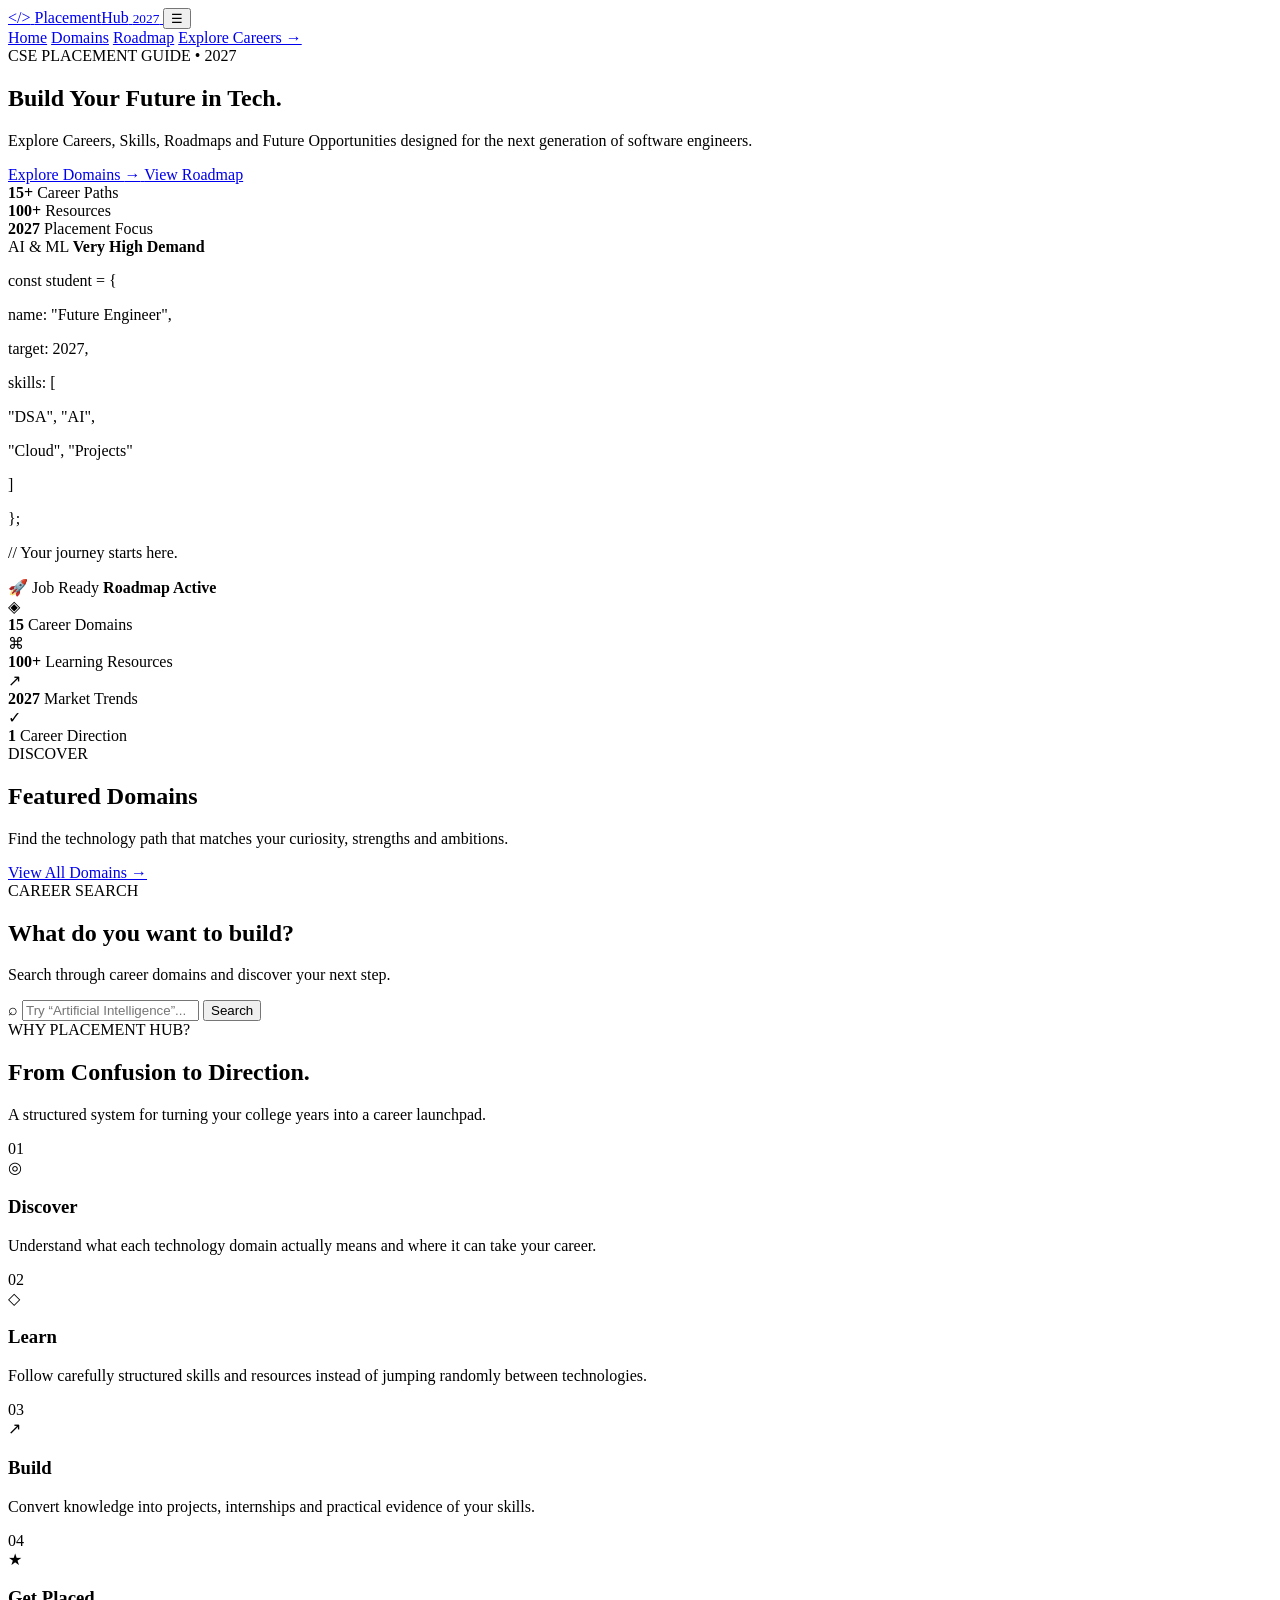
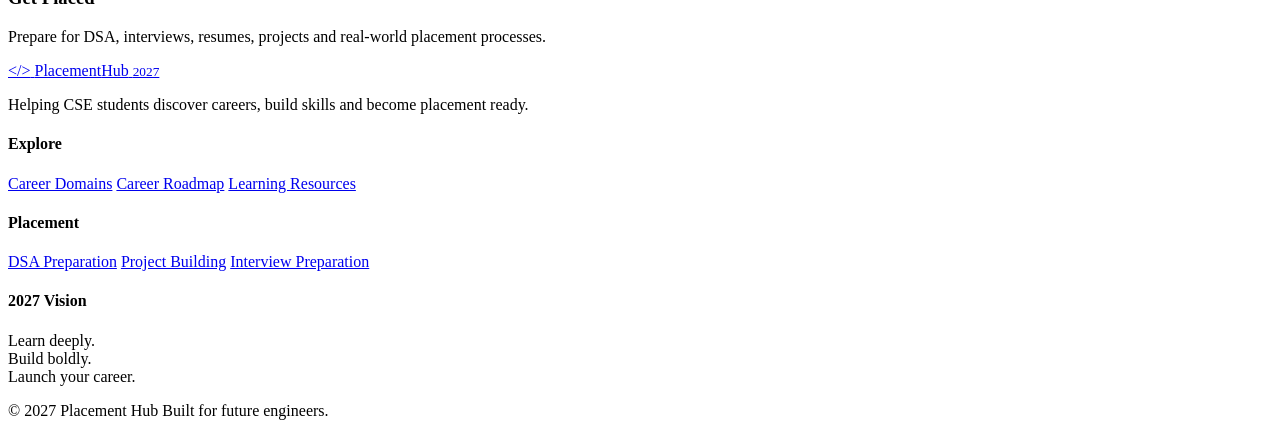
==== index.html @ ac55f0c7 "Add files via upload" ====
<!DOCTYPE html>
<html lang="en">
<head>
    <meta charset="UTF-8">
    <meta name="viewport" content="width=device-width, initial-scale=1.0">

    <meta name="description"
          content="Placement Hub 2027 - Explore career domains, skills, roadmaps, projects and placement opportunities for CSE students.">

    <title>Placement Hub 2027 | Career Discovery</title>

    <link rel="stylesheet" href="css/style.css">
    <link rel="stylesheet" href="css/components.css">
    <link rel="stylesheet" href="css/animations.css">
</head>

<body>

<div class="background-orbs">
    <span class="orb orb-one"></span>
    <span class="orb orb-two"></span>
    <span class="orb orb-three"></span>
</div>

<header class="navbar">
    <div class="container nav-container">

        <a href="index.html" class="logo">
            <span class="logo-mark">&lt;/&gt;</span>
            <span>Placement<span>Hub</span></span>
            <small>2027</small>
        </a>

        <button class="menu-toggle" id="menuToggle">
            ☰
        </button>

        <nav class="nav-links" id="navLinks">
            <a href="index.html" class="active">Home</a>
            <a href="domains.html">Domains</a>
            <a href="roadmap.html">Roadmap</a>
            <a href="domains.html" class="nav-cta">Explore Careers →</a>
        </nav>

    </div>
</header>


<main>

<section class="hero-section">
    <div class="container hero-grid">

        <div class="hero-content reveal">

            <div class="eyebrow">
                <span class="pulse-dot"></span>
                CSE PLACEMENT GUIDE • 2027
            </div>

            <h1>
                Build Your
                <span class="gradient-text">Future</span>
                in Tech.
            </h1>

            <p class="hero-subtitle">
                Explore Careers, Skills, Roadmaps and Future Opportunities
                designed for the next generation of software engineers.
            </p>

            <div class="hero-buttons">
                <a href="domains.html" class="btn btn-primary">
                    Explore Domains
                    <span>→</span>
                </a>

                <a href="roadmap.html" class="btn btn-secondary">
                    View Roadmap
                </a>
            </div>

            <div class="hero-mini-stats">
                <div>
                    <strong>15+</strong>
                    <span>Career Paths</span>
                </div>

                <div>
                    <strong>100+</strong>
                    <span>Resources</span>
                </div>

                <div>
                    <strong>2027</strong>
                    <span>Placement Focus</span>
                </div>
            </div>

        </div>


        <div class="hero-visual reveal delay-1">

            <div class="floating-card card-top">
                <span class="status-dot"></span>
                AI & ML
                <strong>Very High Demand</strong>
            </div>

            <div class="code-window glass-card">

                <div class="window-header">
                    <span></span>
                    <span></span>
                    <span></span>
                </div>

                <div class="code-content">
                    <p><span class="code-purple">const</span> student = {</p>

                    <p class="indent">
                        name:
                        <span class="code-green">"Future Engineer"</span>,
                    </p>

                    <p class="indent">
                        target:
                        <span class="code-blue">2027</span>,
                    </p>

                    <p class="indent">
                        skills: [
                    </p>

                    <p class="indent-2">
                        <span class="code-green">"DSA"</span>,
                        <span class="code-green">"AI"</span>,
                    </p>

                    <p class="indent-2">
                        <span class="code-green">"Cloud"</span>,
                        <span class="code-green">"Projects"</span>
                    </p>

                    <p class="indent">]</p>

                    <p>};</p>

                    <p class="code-comment">
                        // Your journey starts here.
                    </p>
                </div>

            </div>

            <div class="floating-card card-bottom">
                <span>🚀</span>
                Job Ready
                <strong>Roadmap Active</strong>
            </div>

        </div>

    </div>
</section>


<section class="stats-section">
    <div class="container stats-grid">

        <div class="stat-card glass-card reveal">
            <div class="stat-icon">◈</div>
            <div>
                <strong>15</strong>
                <span>Career Domains</span>
            </div>
        </div>

        <div class="stat-card glass-card reveal delay-1">
            <div class="stat-icon">⌘</div>
            <div>
                <strong>100+</strong>
                <span>Learning Resources</span>
            </div>
        </div>

        <div class="stat-card glass-card reveal delay-2">
            <div class="stat-icon">↗</div>
            <div>
                <strong>2027</strong>
                <span>Market Trends</span>
            </div>
        </div>

        <div class="stat-card glass-card reveal delay-3">
            <div class="stat-icon">✓</div>
            <div>
                <strong>1</strong>
                <span>Career Direction</span>
            </div>
        </div>

    </div>
</section>


<section class="section">
    <div class="container">

        <div class="section-heading">
            <div>
                <span class="section-label">DISCOVER</span>
                <h2>Featured Domains</h2>
                <p>
                    Find the technology path that matches your curiosity,
                    strengths and ambitions.
                </p>
            </div>

            <a href="domains.html" class="text-link">
                View All Domains →
            </a>
        </div>

        <div class="domain-grid" id="featuredDomains"></div>

    </div>
</section>


<section class="search-section">
    <div class="container">

        <div class="search-banner glass-card">

            <div>
                <span class="section-label">CAREER SEARCH</span>

                <h2>
                    What do you want
                    <span class="gradient-text">to build?</span>
                </h2>

                <p>
                    Search through career domains and discover your next step.
                </p>
            </div>

            <div class="home-search">
                <span>⌕</span>

                <input
                    type="text"
                    id="homeSearch"
                    placeholder="Try “Artificial Intelligence”..."
                    autocomplete="off"
                >

                <button id="homeSearchButton">
                    Search
                </button>
            </div>

        </div>

    </div>
</section>


<section class="section why-section">
    <div class="container">

        <div class="section-heading centered">
            <span class="section-label">WHY PLACEMENT HUB?</span>
            <h2>From Confusion to Direction.</h2>
            <p>
                A structured system for turning your college years
                into a career launchpad.
            </p>
        </div>

        <div class="feature-grid">

            <article class="feature-card glass-card">
                <div class="feature-number">01</div>
                <div class="feature-icon">◎</div>
                <h3>Discover</h3>
                <p>
                    Understand what each technology domain actually means
                    and where it can take your career.
                </p>
            </article>

            <article class="feature-card glass-card">
                <div class="feature-number">02</div>
                <div class="feature-icon">◇</div>
                <h3>Learn</h3>
                <p>
                    Follow carefully structured skills and resources
                    instead of jumping randomly between technologies.
                </p>
            </article>

            <article class="feature-card glass-card">
                <div class="feature-number">03</div>
                <div class="feature-icon">↗</div>
                <h3>Build</h3>
                <p>
                    Convert knowledge into projects, internships and
                    practical evidence of your skills.
                </p>
            </article>

            <article class="feature-card glass-card">
                <div class="feature-number">04</div>
                <div class="feature-icon">★</div>
                <h3>Get Placed</h3>
                <p>
                    Prepare for DSA, interviews, resumes, projects and
                    real-world placement processes.
                </p>
            </article>

        </div>

    </div>
</section>

</main>


<footer class="footer">
    <div class="container footer-grid">

        <div>
            <a href="index.html" class="logo footer-logo">
                <span class="logo-mark">&lt;/&gt;</span>
                <span>Placement<span>Hub</span></span>
                <small>2027</small>
            </a>

            <p>
                Helping CSE students discover careers,
                build skills and become placement ready.
            </p>
        </div>

        <div>
            <h4>Explore</h4>
            <a href="domains.html">Career Domains</a>
            <a href="roadmap.html">Career Roadmap</a>
            <a href="domains.html">Learning Resources</a>
        </div>

        <div>
            <h4>Placement</h4>
            <a href="roadmap.html">DSA Preparation</a>
            <a href="roadmap.html">Project Building</a>
            <a href="roadmap.html">Interview Preparation</a>
        </div>

        <div>
            <h4>2027 Vision</h4>
            <p>
                Learn deeply.<br>
                Build boldly.<br>
                Launch your career.
            </p>
        </div>

    </div>

    <div class="container footer-bottom">
        <span>© 2027 Placement Hub</span>
        <span>Built for future engineers.</span>
    </div>
</footer>


<script src="data/domains-data.js"></script>
<script src="js/main.js"></script>
<script src="js/search.js"></script>

</body>
</html>
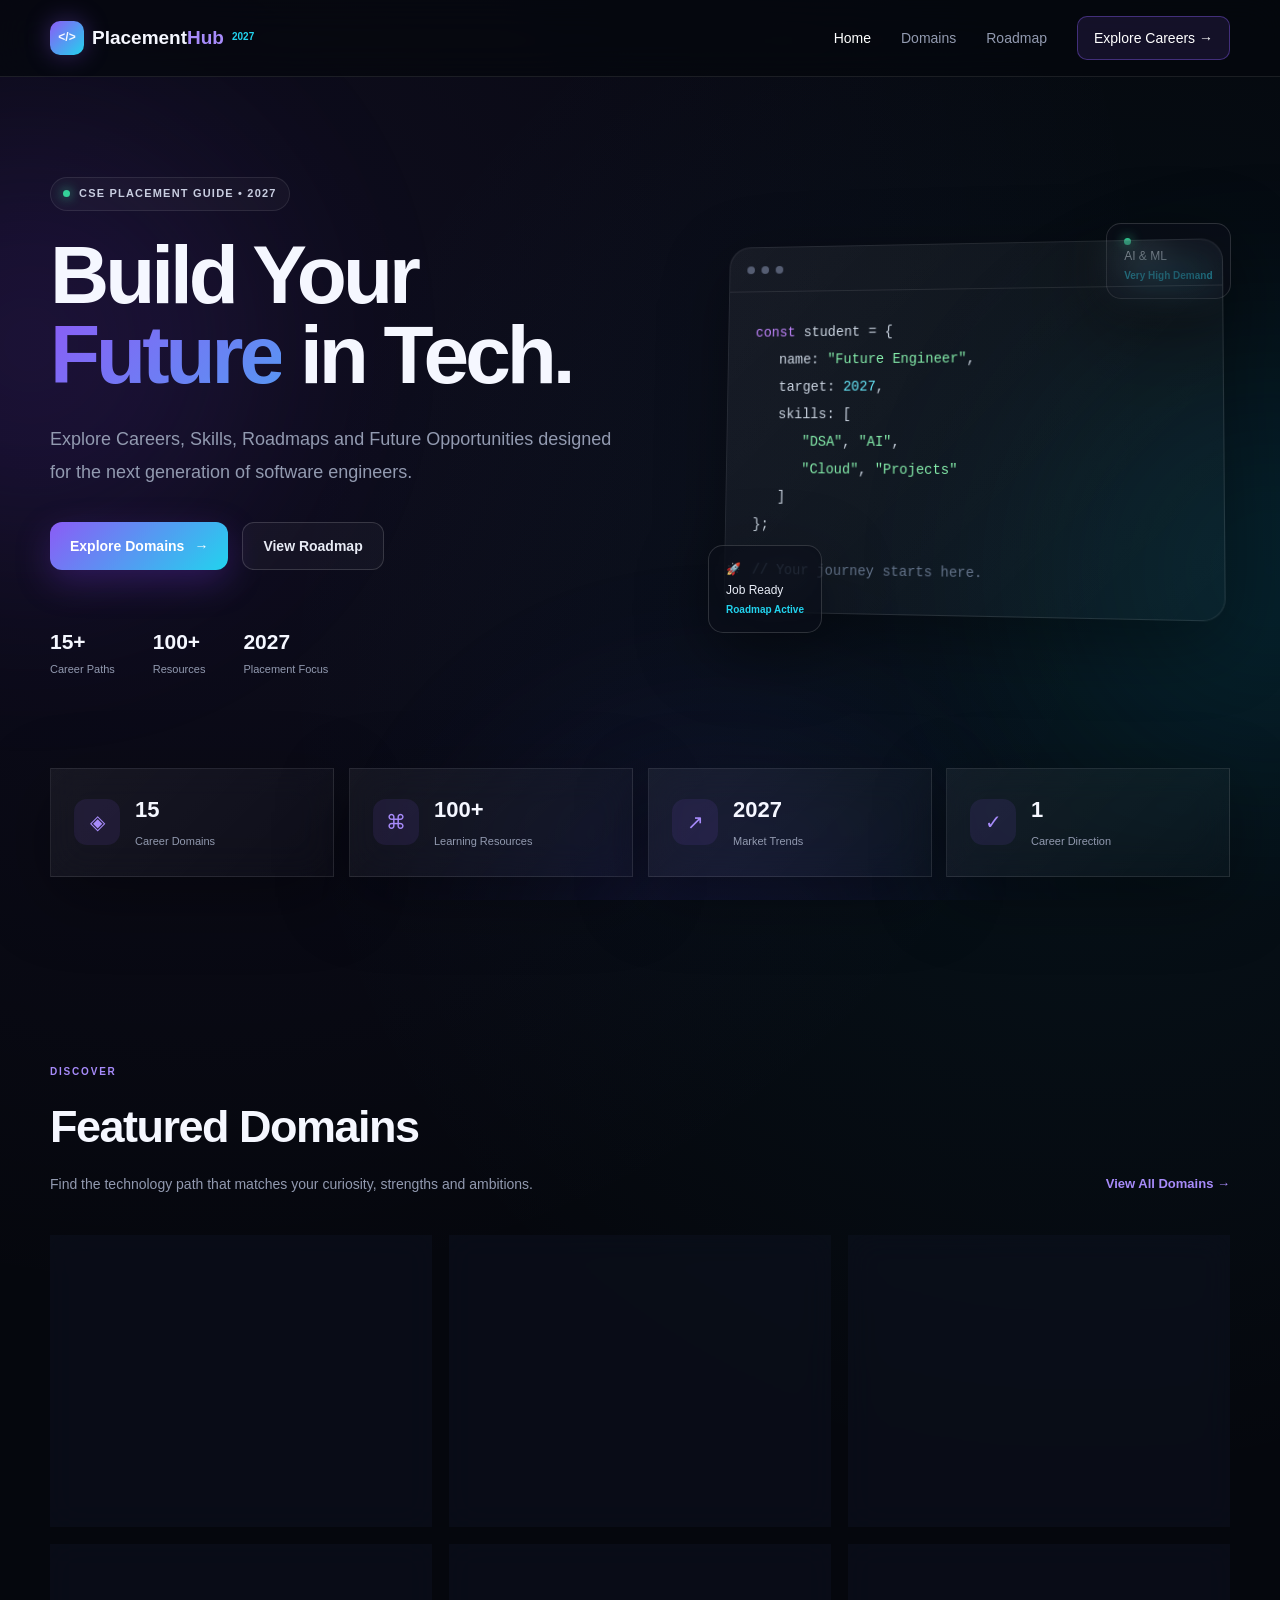
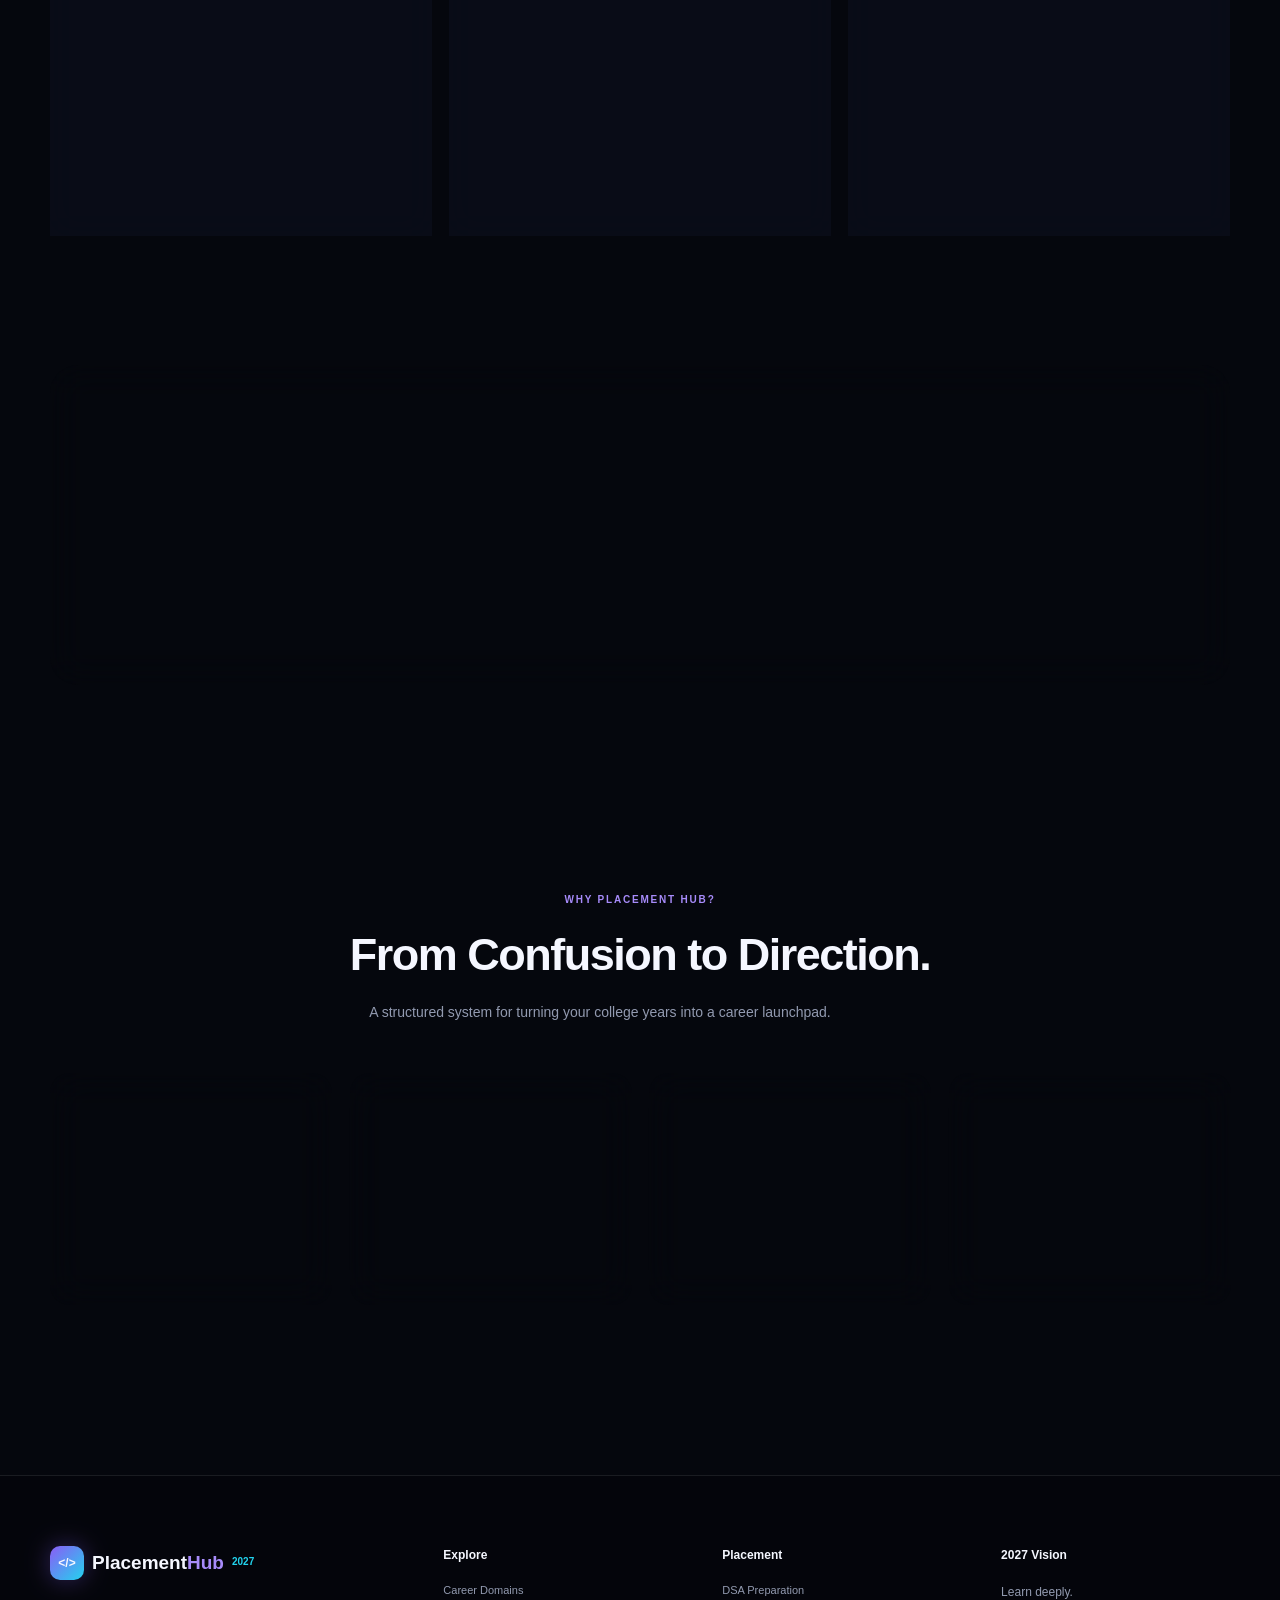
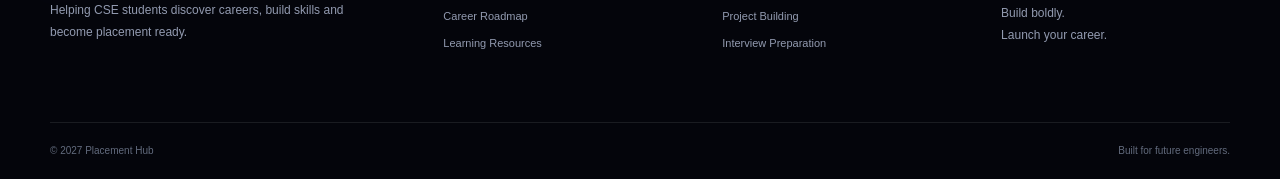
==== commit 29482c1c: "Integrate Google Analytics tracking code Added Google Analytics tracking code to the header." ====
--- a/index.html
+++ b/index.html
@@ -12,6 +12,15 @@
     <link rel="stylesheet" href="css/style.css">
     <link rel="stylesheet" href="css/components.css">
     <link rel="stylesheet" href="css/animations.css">
+    <!-- Google tag (gtag.js) -->
+<script async src="https://www.googletagmanager.com/gtag/js?id=G-F772SKGDF"></script>
+<script>
+  window.dataLayer = window.dataLayer || [];
+  function gtag(){dataLayer.push(arguments);}
+  gtag('js', new Date());
+
+  gtag('config', 'G-F772SKGDF');
+</script>
 </head>
 
 <body>
@@ -383,4 +392,4 @@
 <script src="js/search.js"></script>
 
 </body>
-</html>+</html>
--- a/css/style.css
+++ b/css/style.css
@@ -0,0 +1,2428 @@
+@import url('https://fonts.googleapis.com/css2?family=Inter:wght@400;500;600;700;800&family=Space+Grotesk:wght@500;600;700&display=swap');
+
+:root {
+    --bg: #05070d;
+    --bg-secondary: #090d17;
+    --card: rgba(15, 20, 34, 0.68);
+    --card-solid: #0e1421;
+
+    --border: rgba(255, 255, 255, 0.09);
+    --border-light: rgba(255, 255, 255, 0.15);
+
+    --text: #f5f7ff;
+    --muted: #929ab0;
+
+    --primary: #8b5cf6;
+    --primary-light: #a78bfa;
+    --cyan: #22d3ee;
+    --green: #34d399;
+    --orange: #fb923c;
+    --red: #fb7185;
+
+    --gradient:
+        linear-gradient(
+            135deg,
+            #8b5cf6,
+            #22d3ee
+        );
+
+    --container: 1180px;
+
+    --radius-sm: 10px;
+    --radius-md: 18px;
+    --radius-lg: 26px;
+
+    --shadow:
+        0 20px 70px rgba(0, 0, 0, 0.35);
+}
+
+* {
+    margin: 0;
+    padding: 0;
+    box-sizing: border-box;
+}
+
+html {
+    scroll-behavior: smooth;
+}
+
+body {
+    min-height: 100vh;
+
+    background:
+        radial-gradient(
+            circle at 15% 10%,
+            rgba(139, 92, 246, 0.08),
+            transparent 30%
+        ),
+        radial-gradient(
+            circle at 85% 20%,
+            rgba(34, 211, 238, 0.06),
+            transparent 28%
+        ),
+        var(--bg);
+
+    color: var(--text);
+
+    font-family: 'Inter', sans-serif;
+
+    line-height: 1.6;
+
+    overflow-x: hidden;
+}
+
+body::selection {
+    background: var(--primary);
+    color: white;
+}
+
+a {
+    color: inherit;
+    text-decoration: none;
+}
+
+button,
+input {
+    font-family: inherit;
+}
+
+button {
+    cursor: pointer;
+}
+
+.container {
+    width: min(
+        calc(100% - 40px),
+        var(--container)
+    );
+
+    margin-inline: auto;
+}
+
+.background-orbs {
+    position: fixed;
+    inset: 0;
+
+    pointer-events: none;
+
+    overflow: hidden;
+
+    z-index: -1;
+}
+
+.orb {
+    position: absolute;
+
+    width: 420px;
+    height: 420px;
+
+    border-radius: 50%;
+
+    filter: blur(120px);
+
+    opacity: 0.15;
+}
+
+.orb-one {
+    background: #7c3aed;
+
+    left: -180px;
+    top: 15%;
+}
+
+.orb-two {
+    background: #0891b2;
+
+    right: -200px;
+    top: 40%;
+}
+
+.orb-three {
+    background: #4f46e5;
+
+    left: 40%;
+    bottom: -280px;
+}
+
+
+/* NAVIGATION */
+
+.navbar {
+    position: sticky;
+
+    top: 0;
+
+    z-index: 1000;
+
+    border-bottom: 1px solid var(--border);
+
+    background: rgba(5, 7, 13, 0.72);
+
+    backdrop-filter: blur(18px);
+}
+
+.nav-container {
+    height: 76px;
+
+    display: flex;
+
+    align-items: center;
+
+    justify-content: space-between;
+}
+
+.logo {
+    display: flex;
+
+    align-items: center;
+
+    gap: 8px;
+
+    font-family: 'Space Grotesk', sans-serif;
+
+    font-weight: 700;
+
+    font-size: 19px;
+}
+
+.logo > span:nth-child(2) > span {
+    color: var(--primary-light);
+}
+
+.logo small {
+    color: var(--cyan);
+
+    font-size: 10px;
+
+    align-self: flex-start;
+
+    margin-top: 8px;
+}
+
+.logo-mark {
+    display: grid;
+
+    place-items: center;
+
+    width: 34px;
+    height: 34px;
+
+    border-radius: 10px;
+
+    background: var(--gradient);
+
+    font-size: 12px;
+
+    box-shadow:
+        0 0 25px rgba(139, 92, 246, 0.35);
+}
+
+.nav-links {
+    display: flex;
+
+    align-items: center;
+
+    gap: 30px;
+}
+
+.nav-links a {
+    color: var(--muted);
+
+    font-size: 14px;
+
+    transition: 0.3s ease;
+}
+
+.nav-links a:hover,
+.nav-links a.active {
+    color: white;
+}
+
+.nav-links .nav-cta {
+    color: white;
+
+    padding: 10px 16px;
+
+    border: 1px solid rgba(139, 92, 246, 0.4);
+
+    border-radius: 10px;
+
+    background: rgba(139, 92, 246, 0.12);
+}
+
+.menu-toggle {
+    display: none;
+
+    border: 0;
+
+    color: white;
+
+    background: transparent;
+
+    font-size: 25px;
+}
+
+
+/* HERO */
+
+.hero-section {
+    min-height: 680px;
+
+    display: flex;
+
+    align-items: center;
+
+    padding: 100px 0 80px;
+}
+
+.hero-grid {
+    display: grid;
+
+    grid-template-columns: 1.05fr 0.95fr;
+
+    gap: 80px;
+
+    align-items: center;
+}
+
+.eyebrow {
+    display: inline-flex;
+
+    align-items: center;
+
+    gap: 9px;
+
+    padding: 7px 12px;
+
+    border: 1px solid var(--border);
+
+    border-radius: 999px;
+
+    color: #c8cde0;
+
+    background: rgba(255,255,255,0.03);
+
+    font-size: 11px;
+
+    letter-spacing: 1.2px;
+
+    font-weight: 600;
+}
+
+.pulse-dot,
+.status-dot {
+    width: 7px;
+    height: 7px;
+
+    border-radius: 50%;
+
+    background: var(--green);
+
+    box-shadow:
+        0 0 12px var(--green);
+}
+
+.hero-content h1 {
+    max-width: 720px;
+
+    margin-top: 24px;
+
+    font-family: 'Space Grotesk', sans-serif;
+
+    font-size: clamp(
+        48px,
+        7vw,
+        82px
+    );
+
+    line-height: 0.98;
+
+    letter-spacing: -4px;
+}
+
+.gradient-text {
+    background: var(--gradient);
+
+    -webkit-background-clip: text;
+    background-clip: text;
+
+    color: transparent;
+}
+
+.hero-subtitle {
+    max-width: 620px;
+
+    margin-top: 28px;
+
+    color: var(--muted);
+
+    font-size: 18px;
+
+    line-height: 1.8;
+}
+
+.hero-buttons {
+    display: flex;
+
+    gap: 14px;
+
+    margin-top: 34px;
+
+    flex-wrap: wrap;
+}
+
+.btn {
+    display: inline-flex;
+
+    align-items: center;
+
+    justify-content: center;
+
+    gap: 10px;
+
+    min-height: 48px;
+
+    padding: 0 20px;
+
+    border-radius: 12px;
+
+    font-size: 14px;
+
+    font-weight: 700;
+
+    transition:
+        transform 0.3s ease,
+        box-shadow 0.3s ease,
+        border-color 0.3s ease;
+}
+
+.btn:hover {
+    transform: translateY(-3px);
+}
+
+.btn-primary {
+    color: white;
+
+    border: 0;
+
+    background: var(--gradient);
+
+    box-shadow:
+        0 12px 35px rgba(124, 58, 237, 0.28);
+}
+
+.btn-primary:hover {
+    box-shadow:
+        0 16px 45px rgba(124, 58, 237, 0.4);
+}
+
+.btn-secondary {
+    color: #e8ebf5;
+
+    border: 1px solid var(--border-light);
+
+    background: rgba(255,255,255,0.035);
+}
+
+.hero-mini-stats {
+    display: flex;
+
+    gap: 38px;
+
+    margin-top: 55px;
+}
+
+.hero-mini-stats div {
+    display: flex;
+
+    flex-direction: column;
+}
+
+.hero-mini-stats strong {
+    font-family: 'Space Grotesk', sans-serif;
+
+    font-size: 21px;
+}
+
+.hero-mini-stats span {
+    margin-top: 2px;
+
+    color: var(--muted);
+
+    font-size: 11px;
+}
+
+
+/* HERO VISUAL */
+
+.hero-visual {
+    position: relative;
+
+    min-height: 460px;
+
+    display: grid;
+
+    place-items: center;
+}
+
+.code-window {
+    width: min(100%, 500px);
+
+    min-height: 350px;
+
+    overflow: hidden;
+
+    transform:
+        perspective(1000px)
+        rotateY(-6deg)
+        rotateX(3deg);
+}
+
+.glass-card {
+    border: 1px solid var(--border);
+
+    background:
+        linear-gradient(
+            135deg,
+            rgba(255,255,255,0.055),
+            rgba(255,255,255,0.018)
+        );
+
+    box-shadow: var(--shadow);
+
+    backdrop-filter: blur(18px);
+
+    -webkit-backdrop-filter: blur(18px);
+}
+
+.code-window {
+    border-radius: 22px;
+}
+
+.window-header {
+    height: 46px;
+
+    display: flex;
+
+    align-items: center;
+
+    gap: 7px;
+
+    padding: 0 18px;
+
+    border-bottom: 1px solid var(--border);
+}
+
+.window-header span {
+    width: 8px;
+    height: 8px;
+
+    border-radius: 50%;
+
+    background: #555d72;
+}
+
+.code-content {
+    padding: 28px;
+
+    font-family:
+        'Courier New',
+        monospace;
+
+    font-size: 14px;
+
+    color: #cbd5e1;
+
+    line-height: 2;
+}
+
+.indent {
+    padding-left: 25px;
+}
+
+.indent-2 {
+    padding-left: 50px;
+}
+
+.code-purple {
+    color: #c084fc;
+}
+
+.code-green {
+    color: #86efac;
+}
+
+.code-blue {
+    color: #67e8f9;
+}
+
+.code-comment {
+    margin-top: 18px;
+
+    color: #64748b;
+}
+
+.floating-card {
+    position: absolute;
+
+    display: flex;
+
+    flex-direction: column;
+
+    gap: 2px;
+
+    padding: 14px 17px;
+
+    border: 1px solid var(--border-light);
+
+    border-radius: 15px;
+
+    background: rgba(10, 14, 25, 0.75);
+
+    backdrop-filter: blur(18px);
+
+    box-shadow: var(--shadow);
+
+    color: #e9edf7;
+
+    font-size: 12px;
+
+    animation: float 5s ease-in-out infinite;
+}
+
+.floating-card strong {
+    color: var(--cyan);
+
+    font-size: 10px;
+}
+
+.card-top {
+    top: 25px;
+    right: 0;
+}
+
+.card-bottom {
+    bottom: 25px;
+    left: 0;
+
+    animation-delay: 1.5s;
+}
+
+
+/* SECTIONS */
+
+.section {
+    padding: 100px 0;
+}
+
+.stats-section {
+    padding: 10px 0 80px;
+}
+
+.stats-grid {
+    display: grid;
+
+    grid-template-columns:
+        repeat(4, 1fr);
+
+    gap: 15px;
+}
+
+.stat-card {
+    display: flex;
+
+    align-items: center;
+
+    gap: 15px;
+
+    padding: 23px;
+}
+
+.stat-icon {
+    width: 46px;
+    height: 46px;
+
+    display: grid;
+
+    place-items: center;
+
+    border-radius: 13px;
+
+    color: var(--primary-light);
+
+    background:
+        rgba(139, 92, 246, 0.1);
+
+    font-size: 20px;
+}
+
+.stat-card strong {
+    display: block;
+
+    font-family: 'Space Grotesk', sans-serif;
+
+    font-size: 22px;
+}
+
+.stat-card span {
+    color: var(--muted);
+
+    font-size: 11px;
+}
+
+.section-heading {
+    display: flex;
+
+    justify-content: space-between;
+
+    align-items: flex-end;
+
+    gap: 30px;
+
+    margin-bottom: 40px;
+}
+
+.section-heading.centered {
+    display: block;
+
+    text-align: center;
+
+    max-width: 680px;
+
+    margin-inline: auto;
+
+    margin-bottom: 50px;
+}
+
+.section-label {
+    color: var(--primary-light);
+
+    font-size: 10px;
+
+    font-weight: 800;
+
+    letter-spacing: 1.8px;
+}
+
+.section-heading h2,
+.search-banner h2 {
+    margin-top: 8px;
+
+    font-family: 'Space Grotesk', sans-serif;
+
+    font-size: clamp(30px, 4vw, 45px);
+
+    letter-spacing: -1.5px;
+}
+
+.section-heading p {
+    margin-top: 10px;
+
+    color: var(--muted);
+
+    max-width: 600px;
+
+    font-size: 14px;
+}
+
+.text-link {
+    color: var(--primary-light);
+
+    font-size: 13px;
+
+    font-weight: 600;
+
+    white-space: nowrap;
+}
+
+
+/* DOMAIN CARDS */
+
+.domain-grid {
+    display: grid;
+
+    grid-template-columns:
+        repeat(3, 1fr);
+
+    gap: 18px;
+}
+
+.domain-card {
+    position: relative;
+
+    padding: 25px;
+
+    border: 1px solid var(--border);
+
+    border-radius: 20px;
+
+    background: rgba(13, 18, 31, 0.58);
+
+    backdrop-filter: blur(15px);
+
+    overflow: hidden;
+
+    transition:
+        transform 0.35s ease,
+        border-color 0.35s ease,
+        box-shadow 0.35s ease;
+}
+
+.domain-card::before {
+    content: '';
+
+    position: absolute;
+
+    width: 150px;
+    height: 150px;
+
+    border-radius: 50%;
+
+    background: rgba(139, 92, 246, 0.08);
+
+    filter: blur(35px);
+
+    right: -70px;
+    top: -70px;
+
+    transition: 0.4s ease;
+}
+
+.domain-card:hover {
+    transform: translateY(-8px);
+
+    border-color:
+        rgba(139, 92, 246, 0.35);
+
+    box-shadow:
+        0 20px 50px rgba(0,0,0,0.3);
+}
+
+.domain-card:hover::before {
+    transform: scale(1.5);
+}
+
+.domain-card-top {
+    display: flex;
+
+    justify-content: space-between;
+
+    align-items: flex-start;
+}
+
+.domain-icon {
+    width: 48px;
+    height: 48px;
+
+    display: grid;
+
+    place-items: center;
+
+    border-radius: 14px;
+
+    background:
+        linear-gradient(
+            135deg,
+            rgba(139,92,246,0.22),
+            rgba(34,211,238,0.08)
+        );
+
+    border: 1px solid rgba(139,92,246,0.2);
+
+    color: #d8ccff;
+
+    font-family: 'Space Grotesk', sans-serif;
+
+    font-size: 12px;
+
+    font-weight: 800;
+}
+
+.favorite-btn {
+    width: 34px;
+    height: 34px;
+
+    border: 1px solid var(--border);
+
+    border-radius: 10px;
+
+    color: #70798e;
+
+    background: rgba(255,255,255,0.025);
+
+    transition: 0.3s ease;
+}
+
+.favorite-btn:hover,
+.favorite-btn.active {
+    color: #facc15;
+
+    border-color:
+        rgba(250,204,21,0.3);
+
+    background:
+        rgba(250,204,21,0.08);
+}
+
+.domain-card h3 {
+    margin-top: 22px;
+
+    font-family: 'Space Grotesk', sans-serif;
+
+    font-size: 19px;
+}
+
+.domain-card p {
+    min-height: 70px;
+
+    margin-top: 10px;
+
+    color: var(--muted);
+
+    font-size: 12px;
+
+    line-height: 1.7;
+}
+
+.domain-meta {
+    display: flex;
+
+    align-items: center;
+
+    justify-content: space-between;
+
+    margin-top: 22px;
+
+    padding-top: 18px;
+
+    border-top: 1px solid var(--border);
+}
+
+.demand {
+    display: flex;
+
+    align-items: center;
+
+    gap: 7px;
+
+    color: #a7f3d0;
+
+    font-size: 10px;
+
+    font-weight: 700;
+}
+
+.demand-dot {
+    width: 6px;
+    height: 6px;
+
+    border-radius: 50%;
+
+    background: var(--green);
+
+    box-shadow: 0 0 8px var(--green);
+}
+
+.view-details {
+    color: #b9c0d2;
+
+    font-size: 11px;
+
+    font-weight: 600;
+
+    transition: 0.3s ease;
+}
+
+.view-details:hover {
+    color: white;
+}
+
+
+/* SEARCH */
+
+.search-section {
+    padding: 30px 0 100px;
+}
+
+.search-banner {
+    display: grid;
+
+    grid-template-columns: 0.8fr 1.2fr;
+
+    align-items: center;
+
+    gap: 50px;
+
+    padding: 55px;
+
+    border-radius: 28px;
+}
+
+.search-banner p {
+    margin-top: 10px;
+
+    color: var(--muted);
+
+    font-size: 13px;
+}
+
+.home-search {
+    display: flex;
+
+    align-items: center;
+
+    gap: 10px;
+
+    height: 58px;
+
+    padding-left: 18px;
+
+    border: 1px solid var(--border-light);
+
+    border-radius: 15px;
+
+    background: rgba(0,0,0,0.2);
+
+    transition: 0.3s ease;
+}
+
+.home-search:focus-within {
+    border-color:
+        rgba(139,92,246,0.55);
+
+    box-shadow:
+        0 0 30px rgba(139,92,246,0.08);
+}
+
+.home-search > span {
+    color: var(--muted);
+
+    font-size: 24px;
+}
+
+.home-search input {
+    flex: 1;
+
+    min-width: 0;
+
+    border: 0;
+
+    outline: 0;
+
+    color: white;
+
+    background: transparent;
+
+    font-size: 13px;
+}
+
+.home-search input::placeholder {
+    color: #626b7e;
+}
+
+.home-search button {
+    height: 46px;
+
+    margin-right: 6px;
+
+    padding: 0 18px;
+
+    border: 0;
+
+    border-radius: 10px;
+
+    color: white;
+
+    background: var(--gradient);
+
+    font-weight: 700;
+}
+
+
+/* FEATURE */
+
+.feature-grid {
+    display: grid;
+
+    grid-template-columns:
+        repeat(4, 1fr);
+
+    gap: 18px;
+}
+
+.feature-card {
+    position: relative;
+
+    padding: 28px;
+
+    border-radius: 20px;
+
+    overflow: hidden;
+}
+
+.feature-number {
+    position: absolute;
+
+    top: 20px;
+    right: 22px;
+
+    color: #333a4d;
+
+    font-family: 'Space Grotesk', sans-serif;
+
+    font-size: 28px;
+
+    font-weight: 700;
+}
+
+.feature-icon {
+    width: 48px;
+    height: 48px;
+
+    display: grid;
+
+    place-items: center;
+
+    border-radius: 13px;
+
+    color: var(--cyan);
+
+    background:
+        rgba(34,211,238,0.08);
+
+    font-size: 20px;
+}
+
+.feature-card h3 {
+    margin-top: 24px;
+
+    font-family: 'Space Grotesk', sans-serif;
+}
+
+.feature-card p {
+    margin-top: 9px;
+
+    color: var(--muted);
+
+    font-size: 12px;
+
+    line-height: 1.75;
+}
+
+
+/* FOOTER */
+
+.footer {
+    margin-top: 70px;
+
+    border-top: 1px solid var(--border);
+
+    background: rgba(0,0,0,0.15);
+}
+
+.footer-grid {
+    display: grid;
+
+    grid-template-columns:
+        1.5fr repeat(3, 1fr);
+
+    gap: 50px;
+
+    padding: 70px 0;
+}
+
+.footer-logo {
+    margin-bottom: 20px;
+}
+
+.footer-grid > div > p {
+    max-width: 300px;
+
+    color: var(--muted);
+
+    font-size: 12px;
+
+    line-height: 1.8;
+}
+
+.footer-grid h4 {
+    margin-bottom: 16px;
+
+    font-size: 12px;
+}
+
+.footer-grid > div > a:not(.logo) {
+    display: block;
+
+    margin-top: 9px;
+
+    color: var(--muted);
+
+    font-size: 11px;
+
+    transition: 0.3s ease;
+}
+
+.footer-grid > div > a:not(.logo):hover {
+    color: white;
+}
+
+.footer-bottom {
+    display: flex;
+
+    align-items: center;
+
+    justify-content: space-between;
+
+    gap: 20px;
+
+    padding: 20px 0;
+
+    border-top: 1px solid var(--border);
+
+    color: #626a7d;
+
+    font-size: 10px;
+}
+
+
+/* PAGE HERO */
+
+.page-hero {
+    padding: 85px 0 70px;
+}
+
+.back-link {
+    display: inline-flex;
+
+    align-items: center;
+
+    gap: 6px;
+
+    margin-bottom: 35px;
+
+    color: var(--muted);
+
+    font-size: 12px;
+
+    transition: 0.3s ease;
+}
+
+.back-link:hover {
+    color: white;
+
+    transform: translateX(-3px);
+}
+
+.page-hero h1 {
+    max-width: 800px;
+
+    margin-top: 12px;
+
+    font-family: 'Space Grotesk', sans-serif;
+
+    font-size: clamp(
+        42px,
+        6vw,
+        70px
+    );
+
+    line-height: 1;
+
+    letter-spacing: -3px;
+}
+
+.page-hero p {
+    max-width: 680px;
+
+    margin-top: 22px;
+
+    color: var(--muted);
+
+    font-size: 16px;
+
+    line-height: 1.8;
+}
+
+
+/* EXPLORER */
+
+.explorer-section {
+    padding-bottom: 100px;
+}
+
+.explorer-toolbar {
+    padding: 20px;
+
+    border-radius: 18px;
+}
+
+.domain-search {
+    display: flex;
+
+    align-items: center;
+
+    gap: 10px;
+
+    padding: 0 15px;
+
+    height: 50px;
+
+    border: 1px solid var(--border);
+
+    border-radius: 12px;
+
+    background: rgba(0,0,0,0.18);
+}
+
+.domain-search span {
+    color: var(--muted);
+
+    font-size: 22px;
+}
+
+.domain-search input {
+    flex: 1;
+
+    border: 0;
+
+    outline: 0;
+
+    color: white;
+
+    background: transparent;
+
+    font-size: 13px;
+}
+
+.filter-buttons {
+    display: flex;
+
+    gap: 8px;
+
+    flex-wrap: wrap;
+
+    margin-top: 15px;
+}
+
+.filter-btn {
+    padding: 8px 13px;
+
+    border: 1px solid var(--border);
+
+    border-radius: 999px;
+
+    color: var(--muted);
+
+    background: transparent;
+
+    font-size: 11px;
+
+    transition: 0.3s ease;
+}
+
+.filter-btn:hover,
+.filter-btn.active {
+    color: white;
+
+    border-color:
+        rgba(139,92,246,0.45);
+
+    background:
+        rgba(139,92,246,0.12);
+}
+
+.results-row {
+    display: flex;
+
+    align-items: center;
+
+    justify-content: space-between;
+
+    margin: 28px 0 18px;
+
+    color: var(--muted);
+
+    font-size: 11px;
+}
+
+.favorites-toggle {
+    border: 0;
+
+    color: #facc15;
+
+    background: transparent;
+
+    font-size: 11px;
+}
+
+.explorer-grid {
+    grid-template-columns:
+        repeat(3, 1fr);
+}
+
+.empty-state {
+    display: none;
+
+    text-align: center;
+
+    padding: 70px 20px;
+
+    border-radius: 20px;
+}
+
+.empty-state.visible {
+    display: block;
+}
+
+.empty-state > div {
+    font-size: 40px;
+
+    color: var(--muted);
+}
+
+.empty-state h3 {
+    margin-top: 15px;
+}
+
+.empty-state p {
+    margin-top: 6px;
+
+    color: var(--muted);
+
+    font-size: 12px;
+}
+
+
+/* DETAIL PAGE */
+
+.domain-detail-hero {
+    padding: 70px 0;
+
+    border-bottom: 1px solid var(--border);
+}
+
+.detail-hero-grid {
+    display: grid;
+
+    grid-template-columns:
+        1.3fr 0.7fr;
+
+    gap: 70px;
+
+    align-items: end;
+}
+
+.domain-icon-large {
+    width: 72px;
+    height: 72px;
+
+    display: grid;
+
+    place-items: center;
+
+    margin-bottom: 25px;
+
+    border: 1px solid rgba(139,92,246,0.3);
+
+    border-radius: 20px;
+
+    background:
+        linear-gradient(
+            135deg,
+            rgba(139,92,246,0.2),
+            rgba(34,211,238,0.08)
+        );
+
+    color: #ddd1ff;
+
+    font-family: 'Space Grotesk', sans-serif;
+
+    font-size: 16px;
+
+    font-weight: 800;
+}
+
+.domain-detail-hero h1 {
+    margin-top: 12px;
+
+    font-family: 'Space Grotesk', sans-serif;
+
+    font-size: clamp(
+        40px,
+        6vw,
+        70px
+    );
+
+    line-height: 1;
+
+    letter-spacing: -3px;
+}
+
+.domain-detail-hero > .container > .detail-hero-grid > div:first-child > p {
+    max-width: 720px;
+
+    margin-top: 20px;
+
+    color: var(--muted);
+
+    font-size: 15px;
+
+    line-height: 1.8;
+}
+
+.domain-hero-actions {
+    display: flex;
+
+    gap: 12px;
+
+    flex-wrap: wrap;
+
+    margin-top: 30px;
+}
+
+.detail-summary {
+    padding: 25px;
+
+    border-radius: 20px;
+}
+
+.summary-item {
+    display: flex;
+
+    align-items: center;
+
+    justify-content: space-between;
+
+    gap: 15px;
+
+    padding: 16px 0;
+
+    border-bottom: 1px solid var(--border);
+}
+
+.summary-item:last-child {
+    border-bottom: 0;
+}
+
+.summary-item span {
+    color: var(--muted);
+
+    font-size: 11px;
+}
+
+.summary-item strong {
+    color: #dfe4f2;
+
+    font-size: 12px;
+
+    text-align: right;
+}
+
+.detail-content {
+    padding: 80px 0;
+}
+
+.detail-layout {
+    display: grid;
+
+    grid-template-columns:
+        minmax(0, 1fr)
+        280px;
+
+    gap: 25px;
+
+    align-items: start;
+}
+
+.detail-main {
+    display: flex;
+
+    flex-direction: column;
+
+    gap: 18px;
+}
+
+.content-card {
+    padding: 30px;
+
+    border-radius: 20px;
+}
+
+.content-card h2 {
+    margin-top: 8px;
+
+    font-family: 'Space Grotesk', sans-serif;
+
+    font-size: 24px;
+}
+
+.content-card > p {
+    margin-top: 18px;
+
+    color: #abb3c5;
+
+    font-size: 13px;
+
+    line-height: 1.9;
+}
+
+.bullet-list {
+    display: grid;
+
+    gap: 11px;
+
+    margin-top: 20px;
+}
+
+.bullet-list div,
+.bullet-list li {
+    position: relative;
+
+    padding-left: 22px;
+
+    color: #abb3c5;
+
+    font-size: 12px;
+
+    line-height: 1.7;
+}
+
+.bullet-list div::before,
+.bullet-list li::before {
+    content: '✓';
+
+    position: absolute;
+
+    left: 0;
+
+    color: var(--green);
+}
+
+.tag-list {
+    display: flex;
+
+    flex-wrap: wrap;
+
+    gap: 8px;
+
+    margin-top: 20px;
+}
+
+.tag {
+    padding: 7px 10px;
+
+    border: 1px solid var(--border);
+
+    border-radius: 8px;
+
+    color: #bfc6d8;
+
+    background: rgba(255,255,255,0.025);
+
+    font-size: 10px;
+}
+
+.market-box {
+    margin-top: 20px;
+
+    padding: 18px;
+
+    border: 1px solid rgba(52,211,153,0.18);
+
+    border-radius: 14px;
+
+    background: rgba(52,211,153,0.04);
+}
+
+.market-badge {
+    display: inline-flex;
+
+    padding: 6px 10px;
+
+    border-radius: 999px;
+
+    color: #a7f3d0;
+
+    background: rgba(52,211,153,0.1);
+
+    font-size: 10px;
+
+    font-weight: 800;
+}
+
+.market-box p {
+    margin-top: 13px;
+
+    color: #abb3c5;
+
+    font-size: 12px;
+
+    line-height: 1.8;
+}
+
+.mini-roadmap {
+    position: relative;
+
+    display: grid;
+
+    gap: 18px;
+
+    margin-top: 25px;
+}
+
+.mini-roadmap-item {
+    position: relative;
+
+    padding-left: 42px;
+}
+
+.mini-roadmap-item::before {
+    content: '';
+
+    position: absolute;
+
+    width: 11px;
+    height: 11px;
+
+    left: 0;
+    top: 4px;
+
+    border: 2px solid var(--primary);
+
+    border-radius: 50%;
+
+    background: var(--bg);
+}
+
+.mini-roadmap-item:not(:last-child)::after {
+    content: '';
+
+    position: absolute;
+
+    width: 1px;
+
+    height: calc(100% + 18px);
+
+    left: 6px;
+    top: 17px;
+
+    background:
+        linear-gradient(
+            var(--primary),
+            transparent
+        );
+}
+
+.mini-roadmap-item strong {
+    display: block;
+
+    font-size: 12px;
+}
+
+.mini-roadmap-item span {
+    display: block;
+
+    margin-top: 4px;
+
+    color: var(--muted);
+
+    font-size: 11px;
+}
+
+.resources-grid {
+    display: grid;
+
+    grid-template-columns:
+        repeat(2, 1fr);
+
+    gap: 12px;
+
+    margin-top: 20px;
+}
+
+.resource-card {
+    padding: 17px;
+
+    border: 1px solid var(--border);
+
+    border-radius: 13px;
+
+    background: rgba(255,255,255,0.02);
+}
+
+.resource-card h4 {
+    color: #dce2f1;
+
+    font-size: 11px;
+}
+
+.resource-card p {
+    margin-top: 8px;
+
+    color: var(--muted);
+
+    font-size: 10px;
+
+    line-height: 1.7;
+}
+
+.project-box {
+    margin-top: 20px;
+
+    padding: 20px;
+
+    border: 1px solid rgba(139,92,246,0.2);
+
+    border-radius: 15px;
+
+    background:
+        rgba(139,92,246,0.05);
+}
+
+.project-box h3 {
+    font-family: 'Space Grotesk', sans-serif;
+
+    font-size: 17px;
+}
+
+.project-box p {
+    margin-top: 8px;
+
+    color: var(--muted);
+
+    font-size: 12px;
+
+    line-height: 1.7;
+}
+
+.project-tech {
+    margin-top: 14px;
+
+    color: var(--cyan);
+
+    font-size: 10px;
+
+    font-weight: 600;
+}
+
+.company-list {
+    display: flex;
+
+    flex-wrap: wrap;
+
+    gap: 9px;
+
+    margin-top: 20px;
+}
+
+.company {
+    padding: 8px 12px;
+
+    border: 1px solid var(--border);
+
+    border-radius: 999px;
+
+    color: #c2c9d9;
+
+    background: rgba(255,255,255,0.025);
+
+    font-size: 10px;
+}
+
+.detail-sidebar {
+    position: sticky;
+
+    top: 100px;
+
+    display: flex;
+
+    flex-direction: column;
+
+    gap: 15px;
+}
+
+.sidebar-card {
+    padding: 22px;
+
+    border-radius: 18px;
+}
+
+.sidebar-card h3 {
+    margin-bottom: 20px;
+
+    font-family: 'Space Grotesk', sans-serif;
+
+    font-size: 15px;
+}
+
+.snapshot-line {
+    margin-top: 18px;
+}
+
+.snapshot-line > span {
+    display: block;
+
+    margin-bottom: 7px;
+
+    color: var(--muted);
+
+    font-size: 10px;
+}
+
+.progress,
+.big-progress {
+    height: 6px;
+
+    overflow: hidden;
+
+    border-radius: 999px;
+
+    background: rgba(255,255,255,0.07);
+}
+
+.progress span,
+.big-progress span {
+    display: block;
+
+    height: 100%;
+
+    width: 0;
+
+    border-radius: inherit;
+
+    background: var(--gradient);
+
+    transition: width 1s ease;
+}
+
+.sidebar-card > a {
+    display: block;
+
+    padding: 9px 0;
+
+    color: var(--muted);
+
+    border-bottom: 1px solid var(--border);
+
+    font-size: 11px;
+
+    transition: 0.3s ease;
+}
+
+.sidebar-card > a:last-child {
+    border-bottom: 0;
+}
+
+.sidebar-card > a:hover {
+    color: white;
+
+    padding-left: 5px;
+}
+
+
+/* ROADMAP */
+
+.roadmap-section {
+    padding: 20px 0 100px;
+}
+
+.roadmap-progress {
+    display: grid;
+
+    grid-template-columns:
+        0.6fr 1.4fr auto;
+
+    gap: 25px;
+
+    align-items: center;
+
+    padding: 25px;
+
+    border-radius: 18px;
+}
+
+.roadmap-progress h2 {
+    margin-top: 5px;
+
+    font-family: 'Space Grotesk', sans-serif;
+
+    font-size: 20px;
+}
+
+.timeline {
+    position: relative;
+
+    max-width: 900px;
+
+    margin: 70px auto 0;
+}
+
+.timeline::before {
+    content: '';
+
+    position: absolute;
+
+    left: 28px;
+
+    top: 0;
+
+    bottom: 0;
+
+    width: 1px;
+
+    background:
+        linear-gradient(
+            var(--primary),
+            rgba(139,92,246,0.05)
+        );
+}
+
+.timeline-item {
+    position: relative;
+
+    display: grid;
+
+    grid-template-columns: 58px 1fr;
+
+    gap: 20px;
+
+    margin-bottom: 35px;
+}
+
+.timeline-marker {
+    position: relative;
+
+    z-index: 2;
+
+    width: 58px;
+    height: 58px;
+
+    display: grid;
+
+    place-items: center;
+
+    border: 1px solid rgba(139,92,246,0.4);
+
+    border-radius: 17px;
+
+    color: #d7ccff;
+
+    background: #0a0e18;
+
+    font-family: 'Space Grotesk', sans-serif;
+
+    font-size: 13px;
+
+    font-weight: 700;
+}
+
+.final-marker {
+    color: #fde68a;
+
+    border-color:
+        rgba(250,204,21,0.35);
+}
+
+.timeline-card {
+    padding: 27px;
+
+    border-radius: 19px;
+}
+
+.timeline-header {
+    display: flex;
+
+    justify-content: space-between;
+
+    align-items: center;
+
+    gap: 20px;
+}
+
+.year-label {
+    color: var(--cyan);
+
+    font-size: 9px;
+
+    font-weight: 800;
+
+    letter-spacing: 1.5px;
+}
+
+.timeline-card h2 {
+    margin-top: 5px;
+
+    font-family: 'Space Grotesk', sans-serif;
+
+    font-size: 23px;
+}
+
+.timeline-card > p {
+    margin-top: 12px;
+
+    color: var(--muted);
+
+    font-size: 12px;
+
+    line-height: 1.7;
+}
+
+.timeline-percent {
+    color: var(--primary-light);
+
+    font-family: 'Space Grotesk', sans-serif;
+
+    font-size: 18px;
+
+    font-weight: 700;
+}
+
+.roadmap-tasks {
+    display: grid;
+
+    grid-template-columns:
+        repeat(2, 1fr);
+
+    gap: 10px;
+
+    margin-top: 23px;
+}
+
+.roadmap-tasks label {
+    display: flex;
+
+    align-items: center;
+
+    gap: 9px;
+
+    padding: 10px;
+
+    border: 1px solid var(--border);
+
+    border-radius: 10px;
+
+    color: #aab2c4;
+
+    background: rgba(255,255,255,0.018);
+
+    font-size: 10px;
+
+    cursor: pointer;
+
+    transition: 0.3s ease;
+}
+
+.roadmap-tasks label:hover {
+    border-color:
+        rgba(139,92,246,0.3);
+
+    color: white;
+}
+
+.roadmap-tasks input {
+    accent-color: var(--primary);
+
+    width: 14px;
+    height: 14px;
+}
+
+.roadmap-tasks input:checked + * {
+    text-decoration: line-through;
+}
+
+.job-ready-card {
+    border-color:
+        rgba(52,211,153,0.2);
+}
+
+.job-ready-points {
+    display: flex;
+
+    flex-wrap: wrap;
+
+    gap: 8px;
+
+    margin-top: 22px;
+}
+
+.job-ready-points span {
+    padding: 8px 11px;
+
+    border-radius: 999px;
+
+    color: #a7f3d0;
+
+    background: rgba(52,211,153,0.07);
+
+    font-size: 10px;
+}
+
+
+/* RESPONSIVE */
+
+@media (max-width: 1000px) {
+
+    .hero-grid {
+        grid-template-columns: 1fr;
+
+        gap: 40px;
+    }
+
+    .hero-content {
+        text-align: center;
+    }
+
+    .hero-subtitle {
+        margin-inline: auto;
+    }
+
+    .hero-buttons,
+    .hero-mini-stats {
+        justify-content: center;
+    }
+
+    .hero-visual {
+        min-height: 400px;
+    }
+
+    .stats-grid {
+        grid-template-columns:
+            repeat(2, 1fr);
+    }
+
+    .domain-grid {
+        grid-template-columns:
+            repeat(2, 1fr);
+    }
+
+    .feature-grid {
+        grid-template-columns:
+            repeat(2, 1fr);
+    }
+
+    .search-banner {
+        grid-template-columns: 1fr;
+    }
+
+    .detail-hero-grid {
+        grid-template-columns: 1fr;
+    }
+
+    .detail-layout {
+        grid-template-columns: 1fr;
+    }
+
+    .detail-sidebar {
+        position: static;
+
+        display: grid;
+
+        grid-template-columns: repeat(2, 1fr);
+    }
+
+    .roadmap-progress {
+        grid-template-columns: 1fr;
+    }
+
+    .footer-grid {
+        grid-template-columns:
+            repeat(2, 1fr);
+    }
+}
+
+
+@media (max-width: 700px) {
+
+    .container {
+        width: min(
+            calc(100% - 28px),
+            var(--container)
+        );
+    }
+
+    .nav-container {
+        height: 68px;
+    }
+
+    .menu-toggle {
+        display: block;
+    }
+
+    .nav-links {
+        position: absolute;
+
+        top: 68px;
+
+        left: 14px;
+        right: 14px;
+
+        display: none;
+
+        flex-direction: column;
+
+        align-items: stretch;
+
+        gap: 4px;
+
+        padding: 10px;
+
+        border: 1px solid var(--border);
+
+        border-radius: 15px;
+
+        background:
+            rgba(7,10,17,0.96);
+
+        backdrop-filter: blur(20px);
+    }
+
+    .nav-links.open {
+        display: flex;
+    }
+
+    .nav-links a {
+        padding: 12px;
+    }
+
+    .nav-links .nav-cta {
+        text-align: center;
+    }
+
+    .hero-section {
+        padding-top: 70px;
+    }
+
+    .hero-content h1 {
+        font-size: 49px;
+
+        letter-spacing: -2.5px;
+    }
+
+    .hero-subtitle {
+        font-size: 15px;
+    }
+
+    .hero-mini-stats {
+        gap: 20px;
+    }
+
+    .hero-mini-stats strong {
+        font-size: 18px;
+    }
+
+    .hero-visual {
+        min-height: 350px;
+    }
+
+    .code-window {
+        transform: none;
+    }
+
+    .floating-card {
+        transform: scale(0.85);
+    }
+
+    .card-top {
+        right: -12px;
+    }
+
+    .card-bottom {
+        left: -12px;
+    }
+
+    .stats-grid,
+    .domain-grid,
+    .feature-grid {
+        grid-template-columns: 1fr;
+    }
+
+    .section {
+        padding: 70px 0;
+    }
+
+    .section-heading {
+        display: block;
+    }
+
+    .section-heading .text-link {
+        display: inline-block;
+
+        margin-top: 18px;
+    }
+
+    .search-banner {
+        padding: 30px 20px;
+    }
+
+    .page-hero {
+        padding-top: 55px;
+    }
+
+    .page-hero h1 {
+        font-size: 45px;
+
+        letter-spacing: -2px;
+    }
+
+    .detail-sidebar {
+        grid-template-columns: 1fr;
+    }
+
+    .content-card {
+        padding: 23px;
+    }
+
+    .resources-grid {
+        grid-template-columns: 1fr;
+    }
+
+    .roadmap-tasks {
+        grid-template-columns: 1fr;
+    }
+
+    .timeline {
+        margin-top: 45px;
+    }
+
+    .timeline-item {
+        grid-template-columns: 43px 1fr;
+
+        gap: 12px;
+    }
+
+    .timeline::before {
+        left: 21px;
+    }
+
+    .timeline-marker {
+        width: 43px;
+        height: 43px;
+
+        border-radius: 13px;
+
+        font-size: 10px;
+    }
+
+    .timeline-card {
+        padding: 20px;
+    }
+
+    .timeline-card h2 {
+        font-size: 18px;
+    }
+
+    .footer-grid {
+        grid-template-columns: 1fr;
+
+        gap: 30px;
+
+        padding: 50px 0;
+    }
+
+    .footer-bottom {
+        flex-direction: column;
+
+        align-items: flex-start;
+    }
+}
--- a/css/components.css
+++ b/css/components.css
@@ -0,0 +1,200 @@
+/* =========================================
+   COMPONENT EXTENSIONS
+========================================= */
+
+
+/* DOMAIN COLOR VARIANTS */
+
+.domain-card[data-color="purple"] .domain-icon {
+    color: #d8b4fe;
+}
+
+.domain-card[data-color="blue"] .domain-icon {
+    color: #93c5fd;
+}
+
+.domain-card[data-color="green"] .domain-icon {
+    color: #86efac;
+}
+
+.domain-card[data-color="orange"] .domain-icon {
+    color: #fdba74;
+}
+
+
+/* HOVER LIFT */
+
+.hover-lift {
+    transition:
+        transform 0.3s ease,
+        box-shadow 0.3s ease;
+}
+
+.hover-lift:hover {
+    transform: translateY(-5px);
+    box-shadow:
+        0 20px 50px rgba(0,0,0,0.35);
+}
+
+
+/* STATUS */
+
+.status-high {
+    color: #a7f3d0;
+}
+
+.status-moderate {
+    color: #fde68a;
+}
+
+.status-very-high {
+    color: #86efac;
+}
+
+
+/* FORM ELEMENTS */
+
+input:focus {
+    outline: none;
+}
+
+
+/* SCROLLBAR */
+
+::-webkit-scrollbar {
+    width: 8px;
+}
+
+::-webkit-scrollbar-track {
+    background: #05070d;
+}
+
+::-webkit-scrollbar-thumb {
+    border-radius: 20px;
+
+    background:
+        linear-gradient(
+            #7c3aed,
+            #0891b2
+        );
+}
+
+::-webkit-scrollbar-thumb:hover {
+    background:
+        linear-gradient(
+            #8b5cf6,
+            #22d3ee
+        );
+}
+
+
+/* SELECTION */
+
+::selection {
+    color: white;
+
+    background: rgba(139,92,246,0.8);
+}
+
+
+/* FAVORITE */
+
+.favorite-btn.active {
+    animation:
+        favoritePop 0.35s ease;
+}
+
+
+/* RESOURCE LINKS */
+
+.resource-link {
+    display: inline-block;
+
+    margin-top: 9px;
+
+    color: var(--primary-light);
+
+    font-size: 10px;
+}
+
+
+/* CARD LOADING */
+
+.loading-card {
+    min-height: 250px;
+
+    border-radius: 20px;
+
+    background:
+        linear-gradient(
+            90deg,
+            rgba(255,255,255,0.02),
+            rgba(255,255,255,0.06),
+            rgba(255,255,255,0.02)
+        );
+
+    background-size: 200% 100%;
+}
+
+
+/* DOMAIN SEARCH RESULTS */
+
+.search-highlight {
+    color: white;
+
+    background:
+        rgba(139,92,246,0.25);
+
+    border-radius: 3px;
+}
+
+
+/* TOOLTIP */
+
+[data-tooltip] {
+    position: relative;
+}
+
+[data-tooltip]::after {
+    content: attr(data-tooltip);
+
+    position: absolute;
+
+    bottom: calc(100% + 8px);
+
+    left: 50%;
+
+    transform:
+        translateX(-50%)
+        translateY(5px);
+
+    padding: 5px 8px;
+
+    border: 1px solid var(--border);
+
+    border-radius: 6px;
+
+    color: white;
+
+    background: #0b0f19;
+
+    white-space: nowrap;
+
+    font-size: 9px;
+
+    opacity: 0;
+
+    pointer-events: none;
+
+    transition: 0.2s ease;
+
+    z-index: 20;
+}
+
+[data-tooltip]:hover::after {
+    opacity: 1;
+
+    transform:
+        translateX(-50%)
+        translateY(0);
+}
--- a/css/animations.css
+++ b/css/animations.css
@@ -0,0 +1,181 @@
+/* =========================================
+   ANIMATIONS
+========================================= */
+
+@keyframes float {
+
+    0%,
+    100% {
+        transform: translateY(0);
+    }
+
+    50% {
+        transform: translateY(-12px);
+    }
+}
+
+
+@keyframes pulse {
+
+    0% {
+        box-shadow:
+            0 0 0 0 rgba(52,211,153,0.5);
+    }
+
+    70% {
+        box-shadow:
+            0 0 0 8px rgba(52,211,153,0);
+    }
+
+    100% {
+        box-shadow:
+            0 0 0 0 rgba(52,211,153,0);
+    }
+}
+
+
+.pulse-dot {
+    animation:
+        pulse 2s infinite;
+}
+
+
+@keyframes fadeUp {
+
+    from {
+        opacity: 0;
+
+        transform:
+            translateY(25px);
+    }
+
+    to {
+        opacity: 1;
+
+        transform:
+            translateY(0);
+    }
+}
+
+
+.reveal {
+    animation:
+        fadeUp 0.8s ease both;
+}
+
+
+.delay-1 {
+    animation-delay: 0.12s;
+}
+
+.delay-2 {
+    animation-delay: 0.24s;
+}
+
+.delay-3 {
+    animation-delay: 0.36s;
+}
+
+
+@keyframes slideIn {
+
+    from {
+        opacity: 0;
+
+        transform:
+            translateX(-20px);
+    }
+
+    to {
+        opacity: 1;
+
+        transform:
+            translateX(0);
+    }
+}
+
+
+.slide-in {
+    animation:
+        slideIn 0.5s ease both;
+}
+
+
+@keyframes scaleIn {
+
+    from {
+        opacity: 0;
+
+        transform:
+            scale(0.94);
+    }
+
+    to {
+        opacity: 1;
+
+        transform:
+            scale(1);
+    }
+}
+
+
+.scale-in {
+    animation:
+        scaleIn 0.45s ease both;
+}
+
+
+@keyframes favoritePop {
+
+    0% {
+        transform: scale(1);
+    }
+
+    50% {
+        transform: scale(1.25);
+    }
+
+    100% {
+        transform: scale(1);
+    }
+}
+
+
+@keyframes gradientMove {
+
+    0% {
+        background-position: 0% 50%;
+    }
+
+    50% {
+        background-position: 100% 50%;
+    }
+
+    100% {
+        background-position: 0% 50%;
+    }
+}
+
+
+.gradient-text {
+    background-size: 200% 200%;
+
+    animation:
+        gradientMove 5s ease infinite;
+}
+
+
+@media (prefers-reduced-motion: reduce) {
+
+    *,
+    *::before,
+    *::after {
+        animation-duration: 0.01ms !important;
+
+        animation-iteration-count: 1 !important;
+
+        scroll-behavior: auto !important;
+
+        transition-duration: 0.01ms !important;
+    }
+}
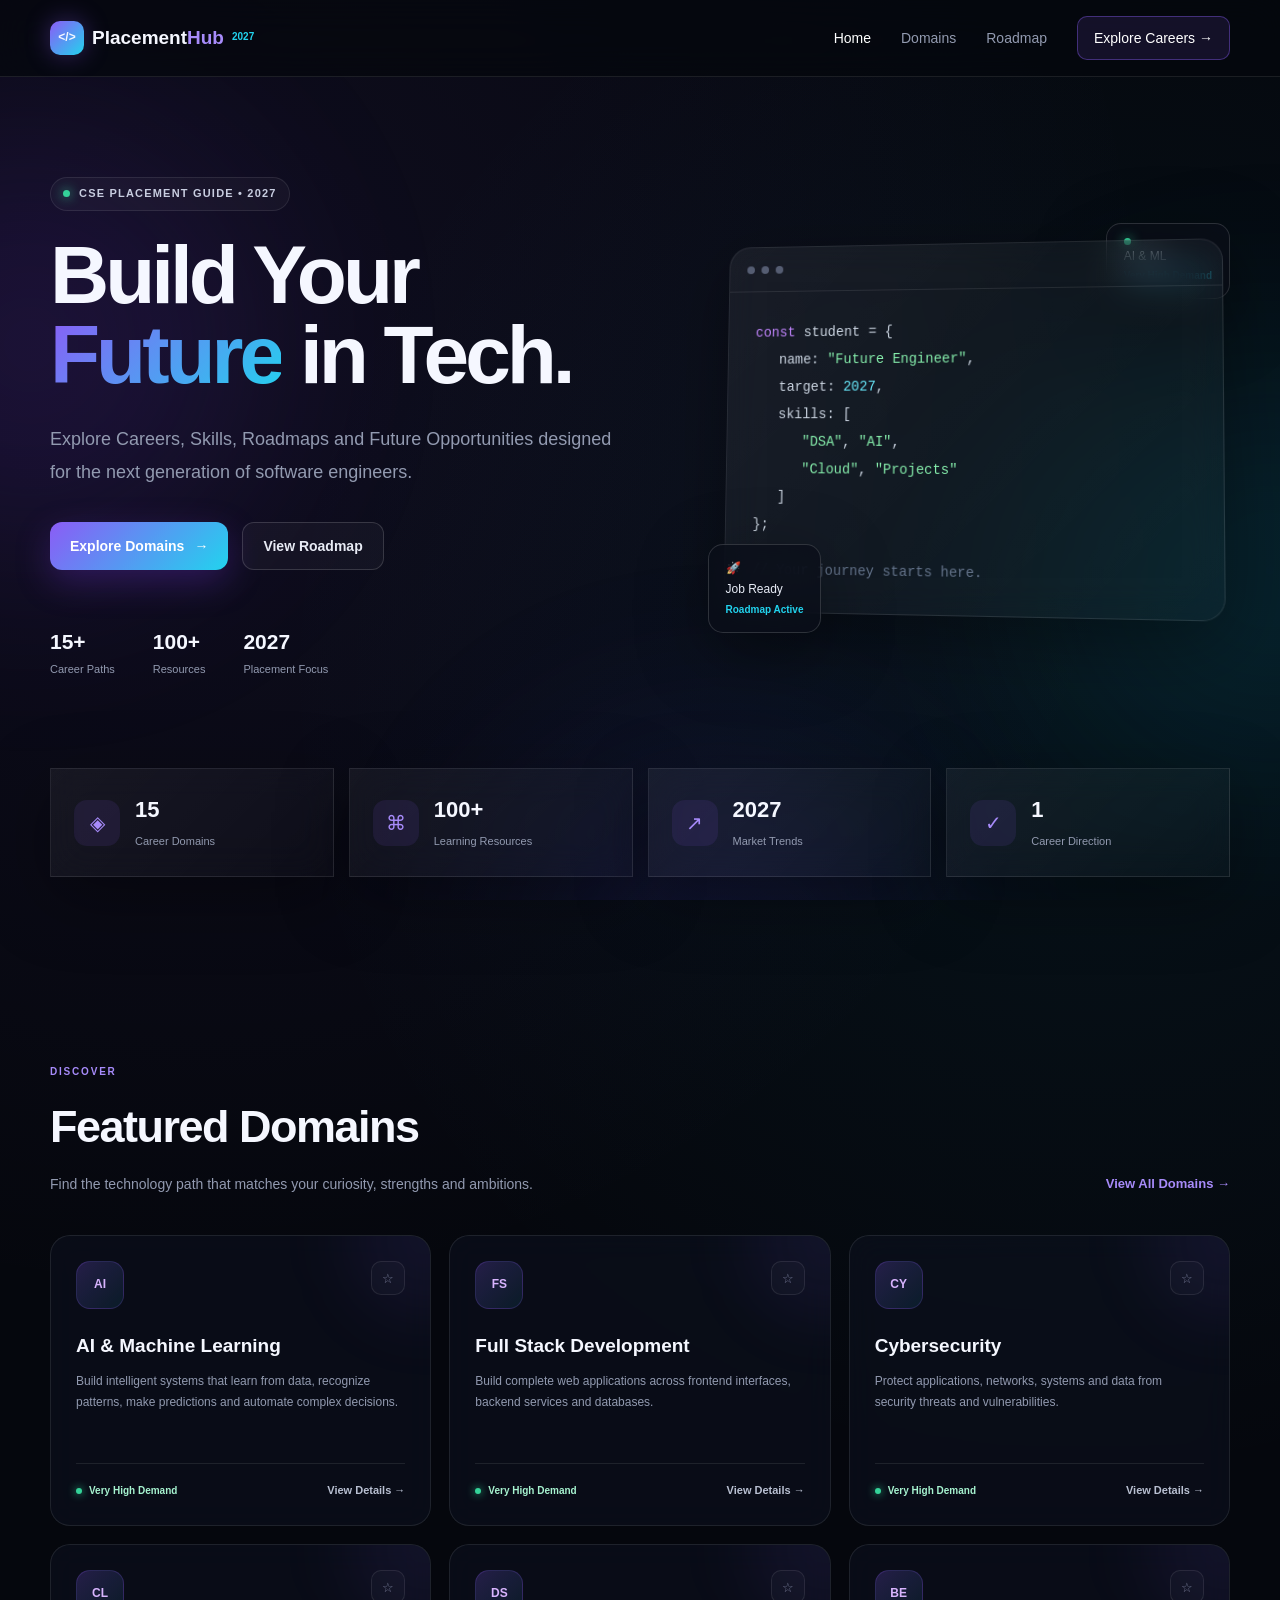
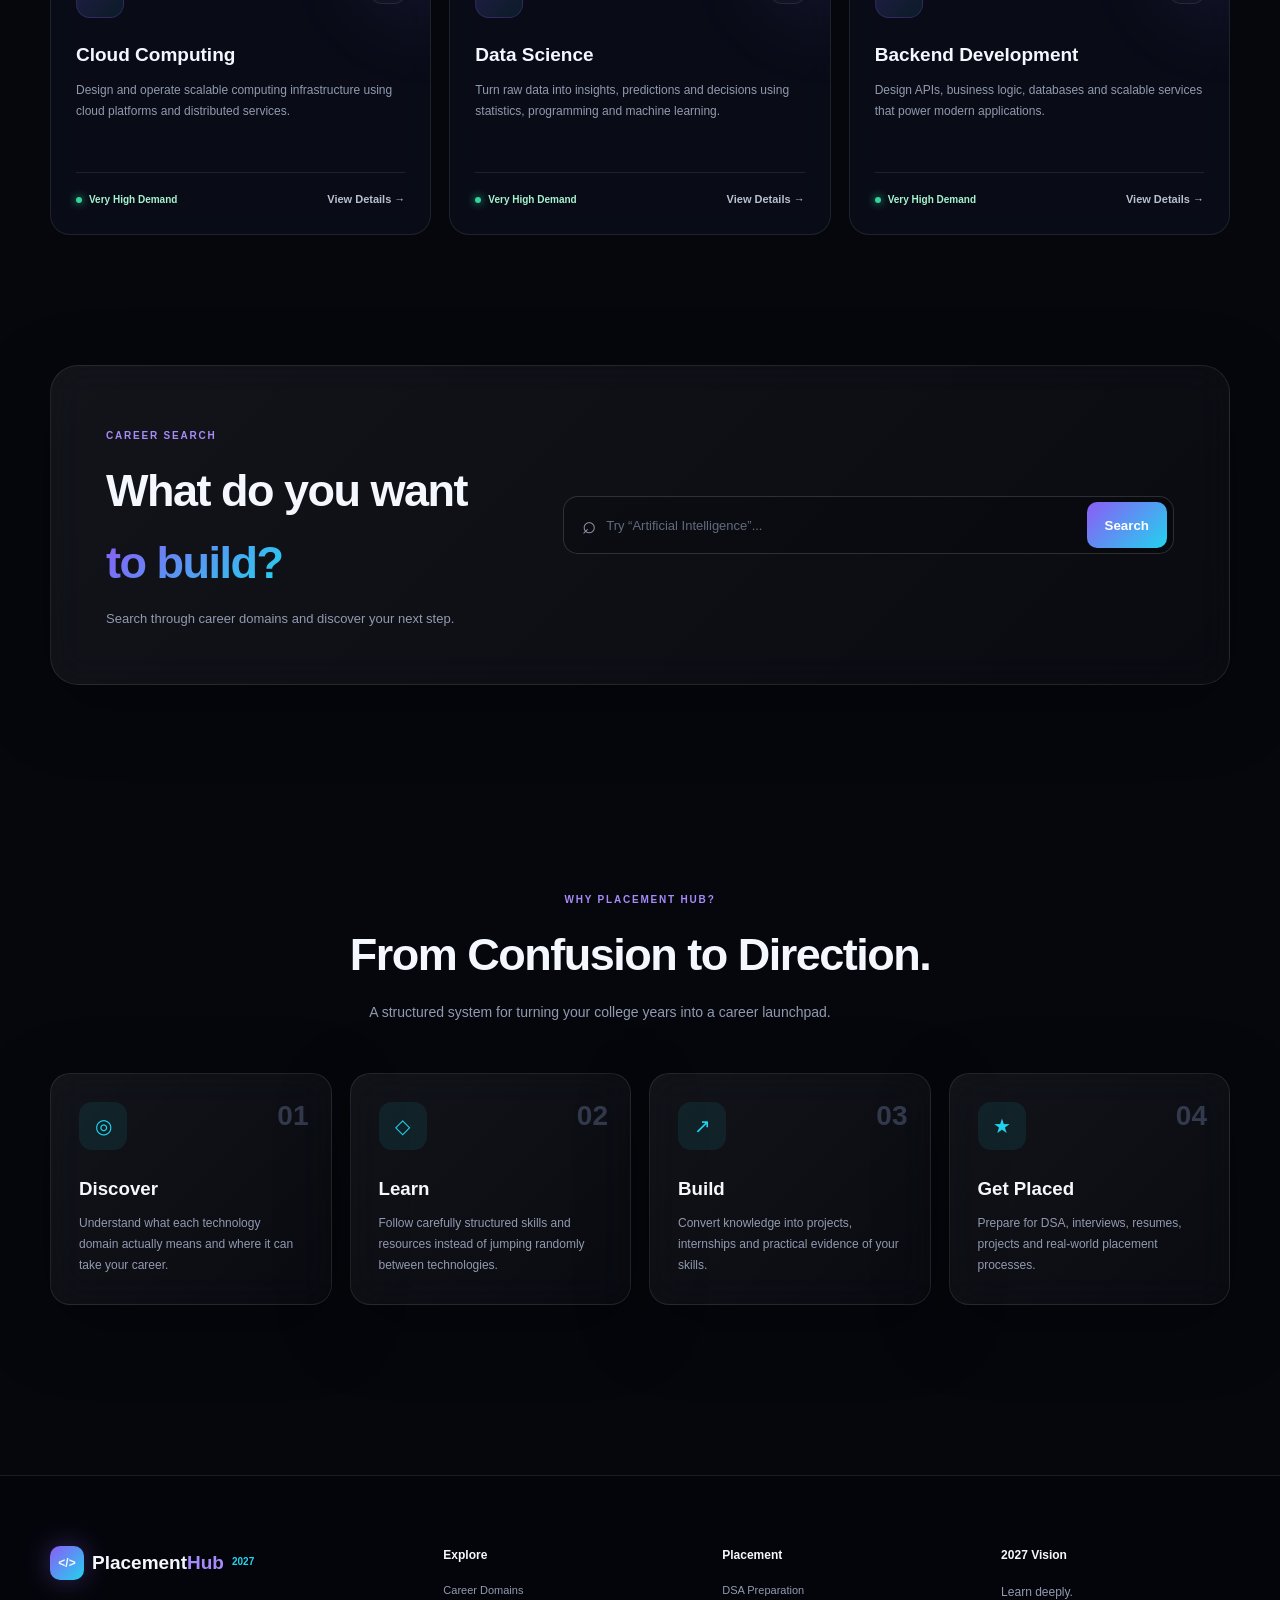
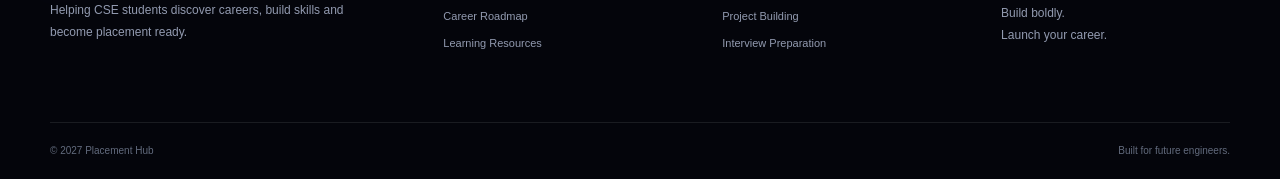
==== commit 98aee6d7: "Fix HTML structure and remove duplicate content" ====
--- a/index.html
+++ b/index.html
@@ -1,17 +1,6 @@
 <!DOCTYPE html>
 <html lang="en">
 <head>
-    <meta charset="UTF-8">
-    <meta name="viewport" content="width=device-width, initial-scale=1.0">
-
-    <meta name="description"
-          content="Placement Hub 2027 - Explore career domains, skills, roadmaps, projects and placement opportunities for CSE students.">
-
-    <title>Placement Hub 2027 | Career Discovery</title>
-
-    <link rel="stylesheet" href="css/style.css">
-    <link rel="stylesheet" href="css/components.css">
-    <link rel="stylesheet" href="css/animations.css">
     <!-- Google tag (gtag.js) -->
 <script async src="https://www.googletagmanager.com/gtag/js?id=G-F772SKGDF"></script>
 <script>
@@ -21,6 +10,16 @@
 
   gtag('config', 'G-F772SKGDF');
 </script>
+    <meta charset="UTF-8">
+    <meta name="viewport" content="width=device-width, initial-scale=1.0">
+
+    <meta name="description"
+          content="Placement Hub 2027 - Explore career domains, skills, roadmaps, projects and placement opportunities for CSE students.">
+
+    <title>Placement Hub 2027 | Career Discovery</title>
+
+    <link rel="stylesheet" href="css/style.css">
+    <link rel="stylesheet" href="css/components.css">
 </head>
 
 <body>
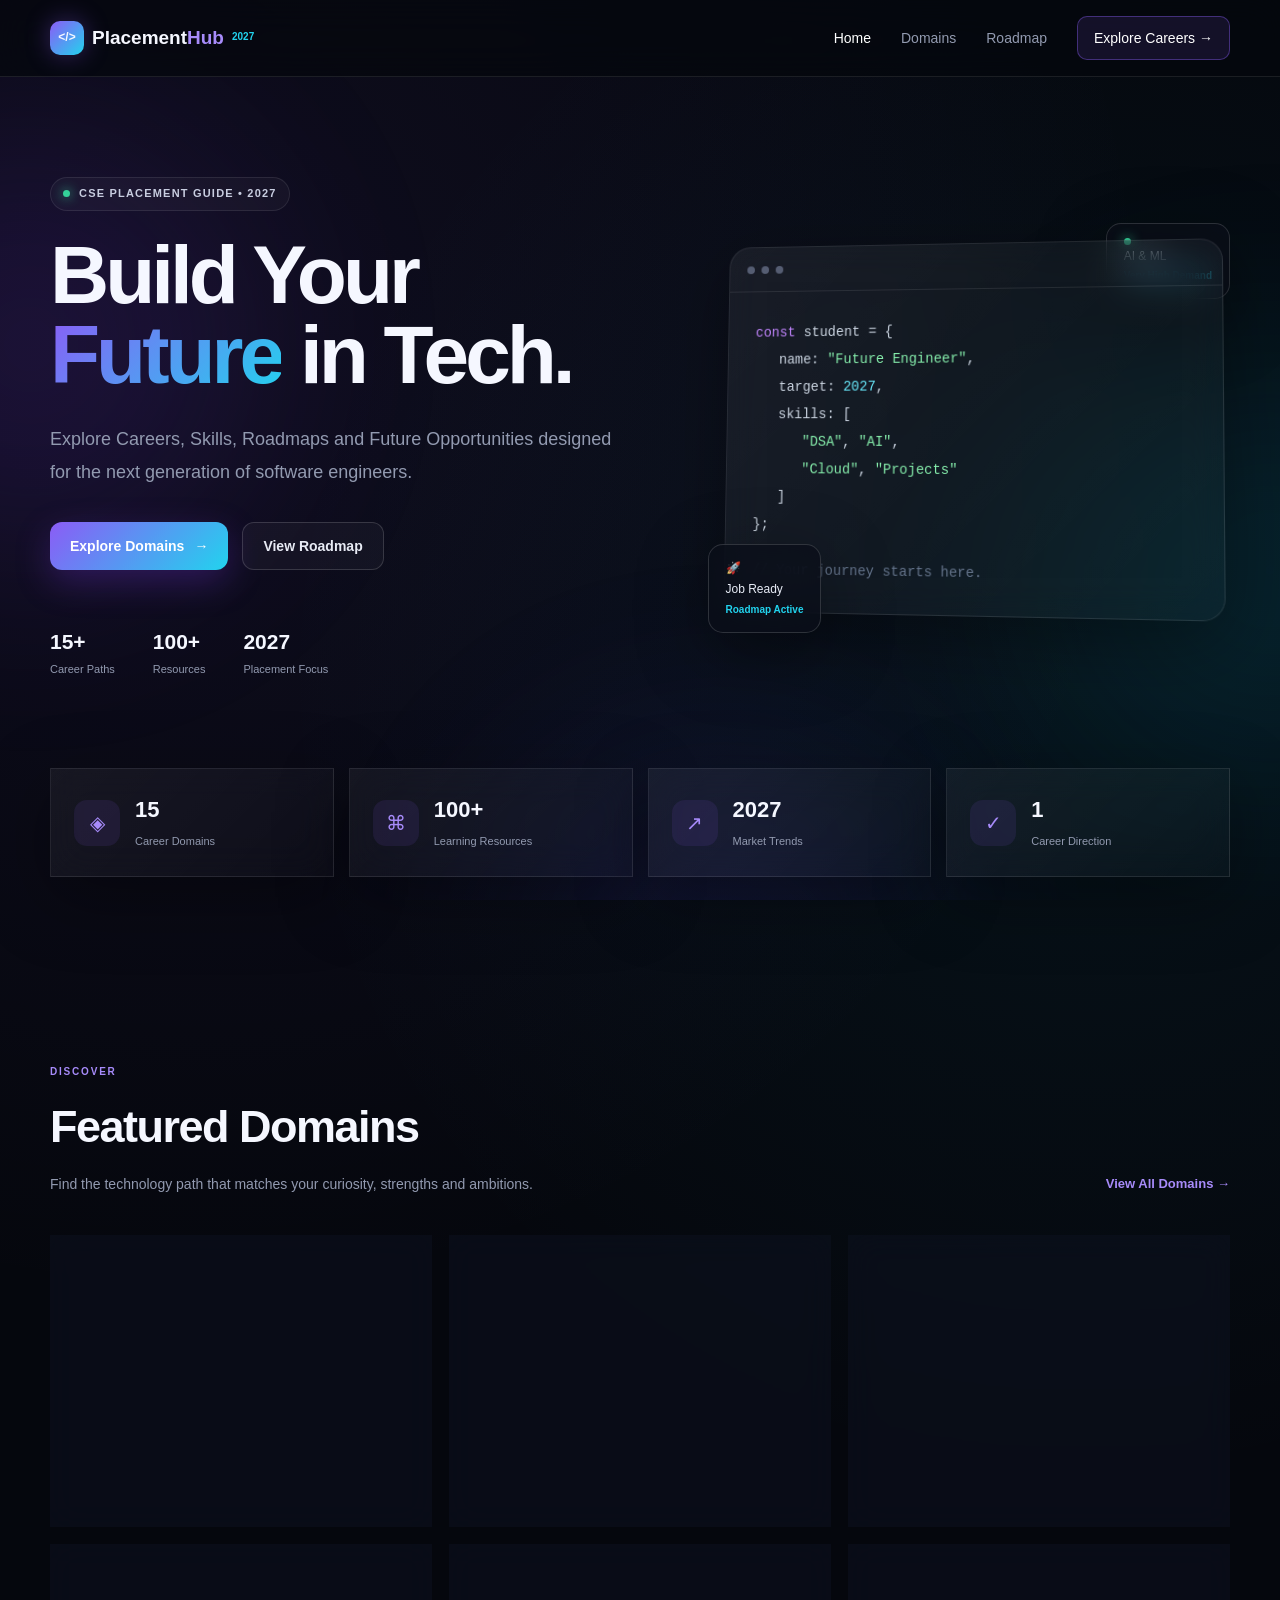
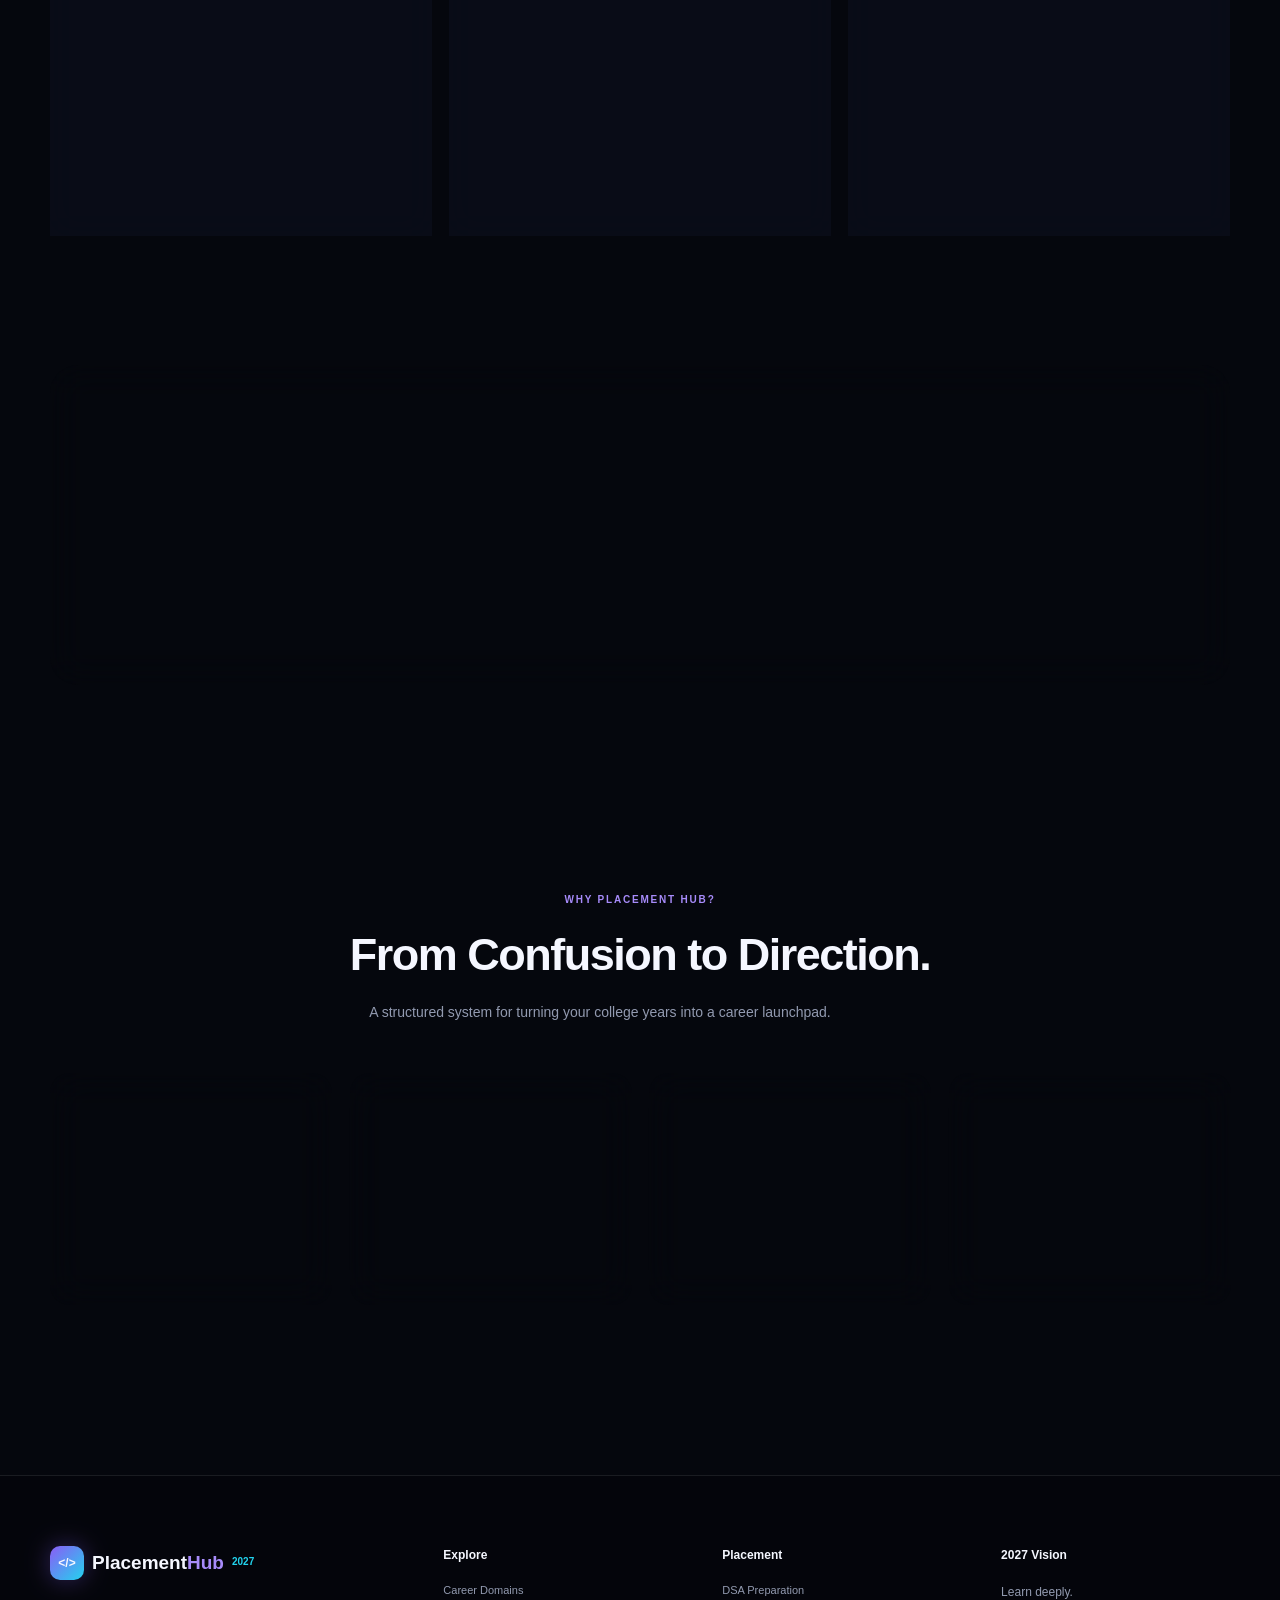
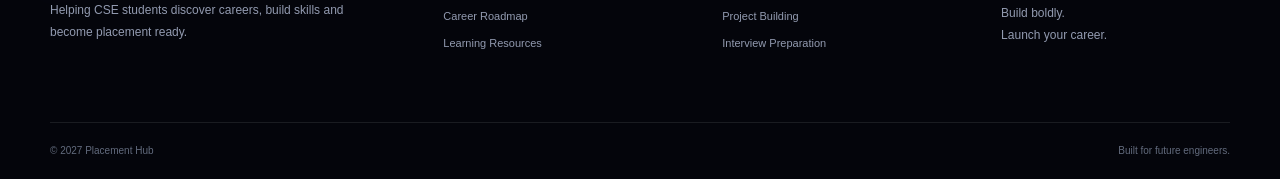
==== commit 61dcd11f: "Change Google Analytics tracking ID Updated Google Analytics tracking ID in the HTML file." ====
--- a/index.html
+++ b/index.html
@@ -1,14 +1,14 @@
 <!DOCTYPE html>
 <html lang="en">
 <head>
-    <!-- Google tag (gtag.js) -->
-<script async src="https://www.googletagmanager.com/gtag/js?id=G-F772SKGDF"></script>
+<!-- Google tag (gtag.js) -->
+<script async src="https://www.googletagmanager.com/gtag/js?id=G-1GPWK99TKP"></script>
 <script>
   window.dataLayer = window.dataLayer || [];
   function gtag(){dataLayer.push(arguments);}
   gtag('js', new Date());
 
-  gtag('config', 'G-F772SKGDF');
+  gtag('config', 'G-1GPWK99TKP');
 </script>
     <meta charset="UTF-8">
     <meta name="viewport" content="width=device-width, initial-scale=1.0">
